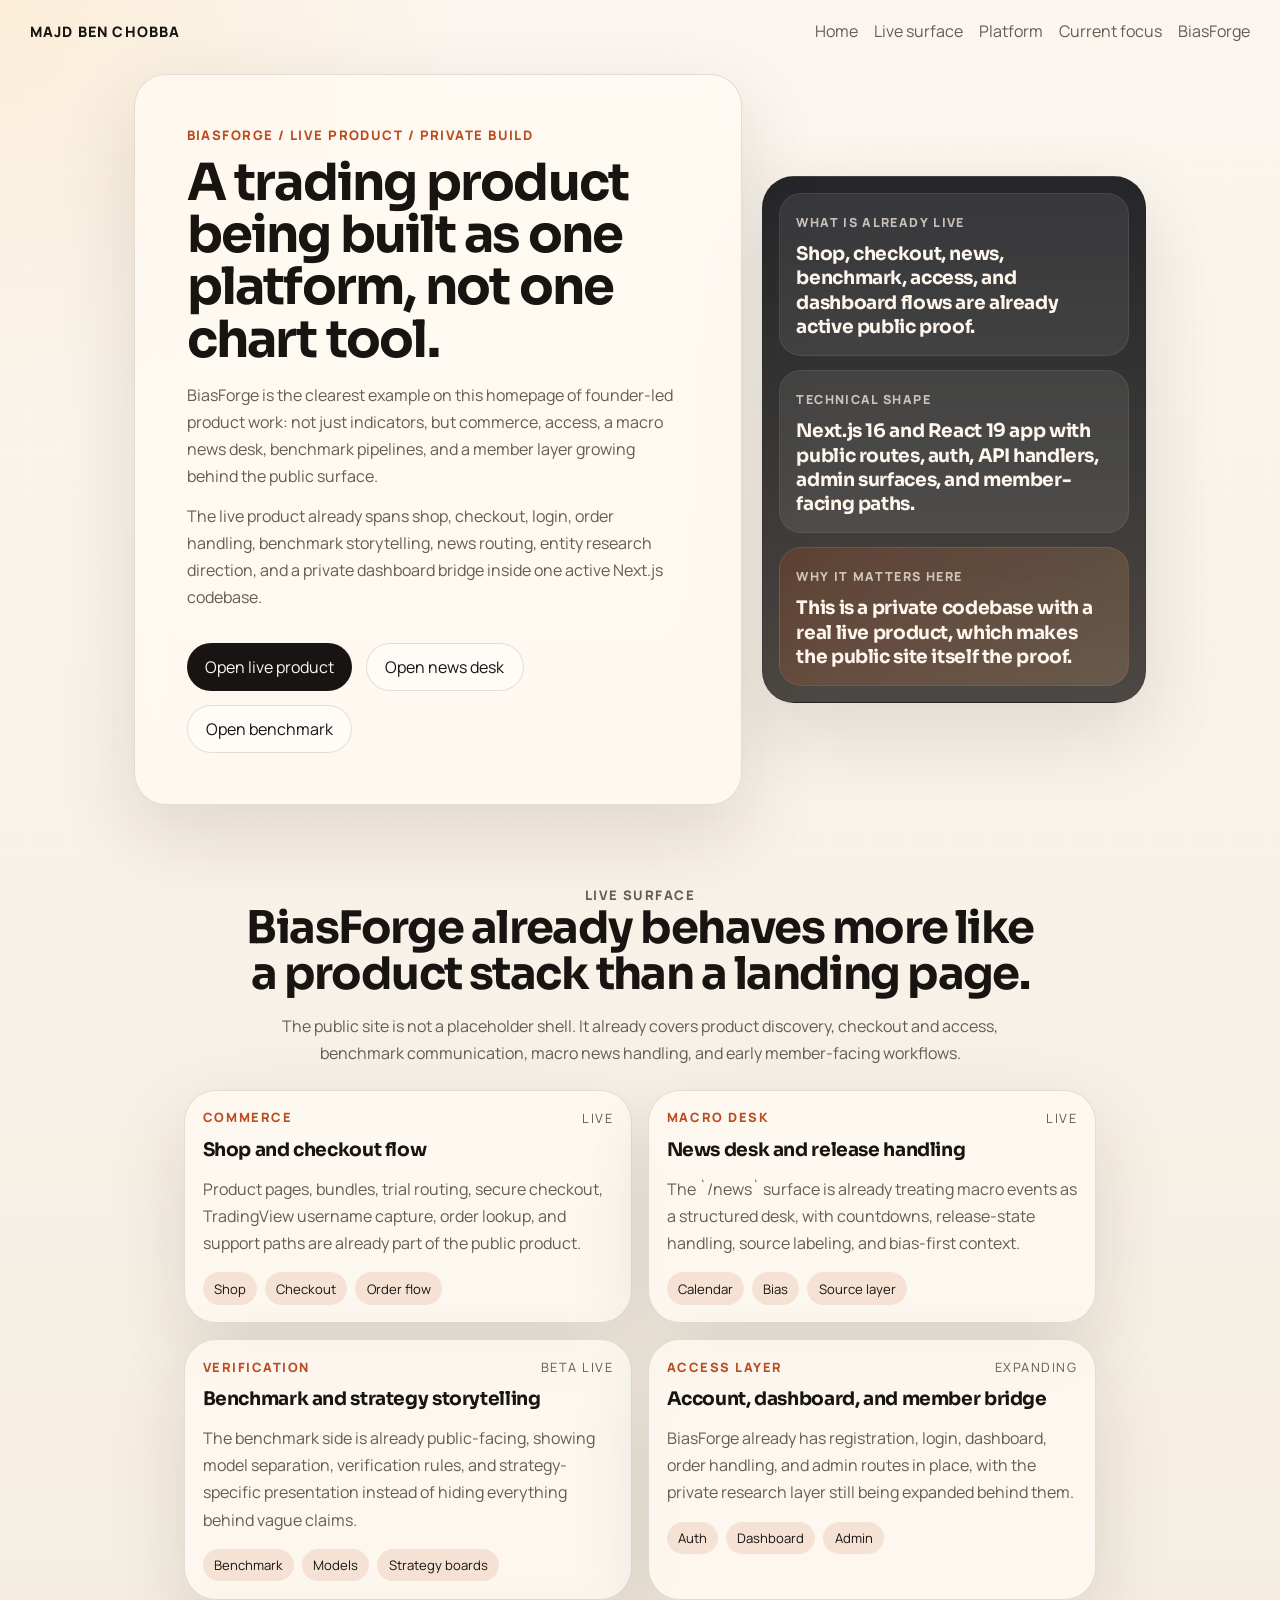
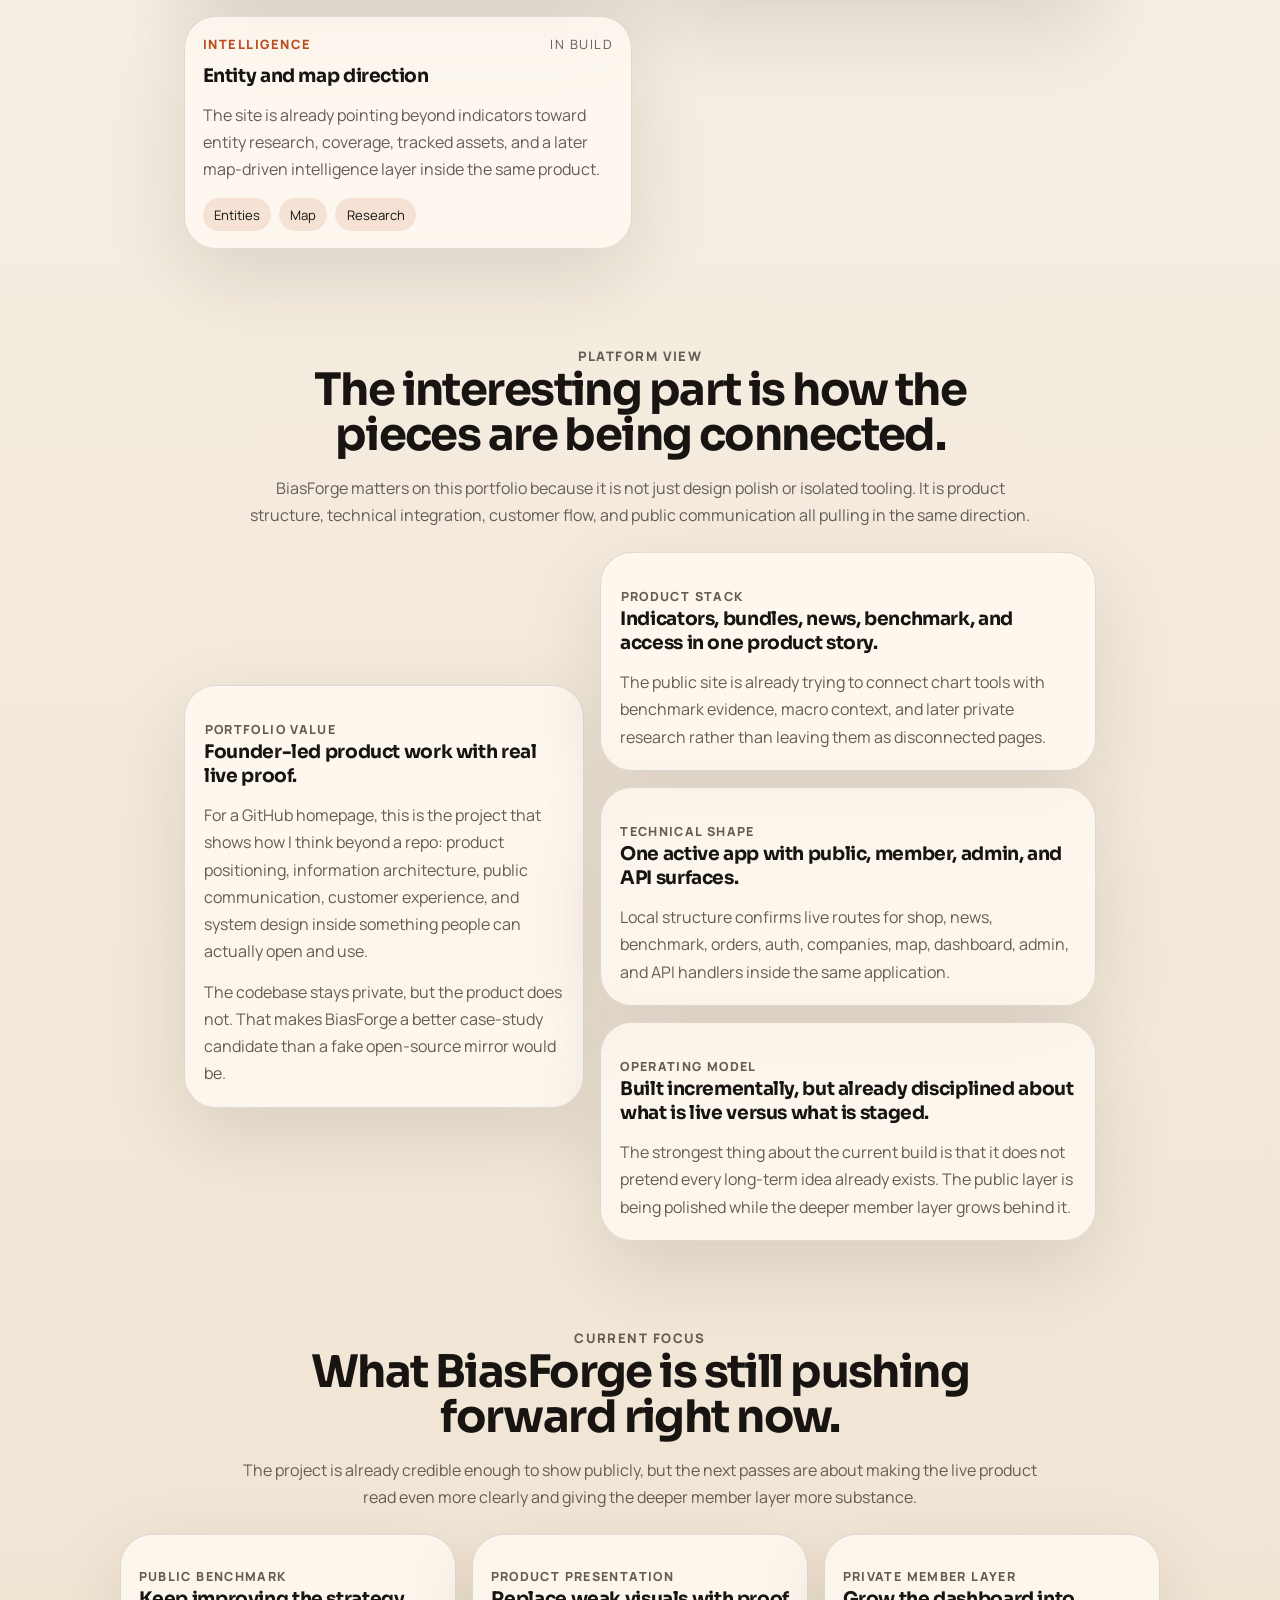
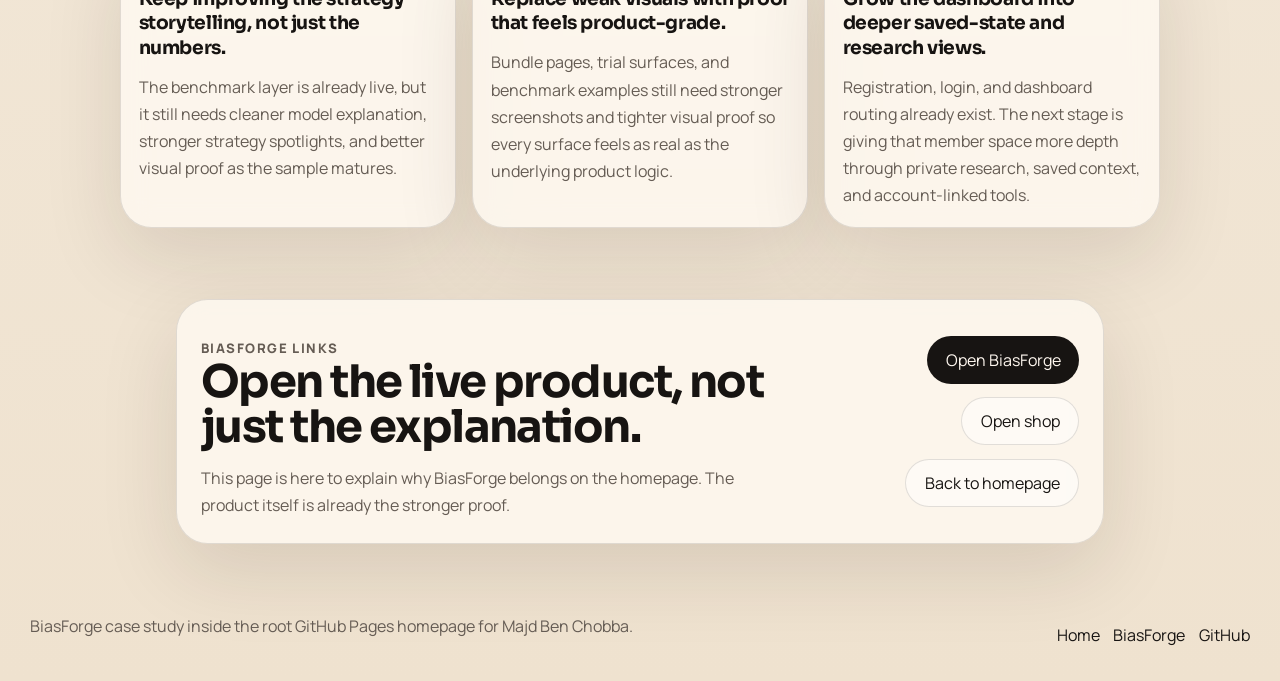
==== biasforge.html @ ff67f638 "Retune BiasForge nav callout" ====
<!doctype html>
<html lang="en">
  <head>
    <meta charset="utf-8">
    <meta name="viewport" content="width=device-width, initial-scale=1">
    <title>BiasForge | Majd Ben Chobba</title>
    <meta
      name="description"
      content="BiasForge case study: a founder-led trading product platform spanning live commerce, a macro news desk, benchmark workflows, and a growing private member layer."
    >
    <link rel="preconnect" href="https://fonts.googleapis.com">
    <link rel="preconnect" href="https://fonts.gstatic.com" crossorigin>
    <link
      href="https://fonts.googleapis.com/css2?family=Manrope:wght@400;500;700;800&family=Sora:wght@400;600;700;800&display=swap"
      rel="stylesheet"
    >
    <link rel="stylesheet" href="styles.css?v=20260409c">
  </head>
  <body class="case-page">
    <div class="grain"></div>

    <header class="hero case-hero-shell">
      <nav class="topbar">
        <a class="brand" href="index.html">Majd Ben Chobba</a>
        <div class="topbar-links">
          <a href="index.html#current-work">Home</a>
          <a href="#live-surface">Live surface</a>
          <a href="#platform">Platform</a>
          <a href="#focus">Current focus</a>
          <a href="https://biasforge.com/" target="_blank" rel="noreferrer">BiasForge</a>
        </div>
      </nav>

      <div class="case-hero" id="top">
        <section class="case-copy">
          <p class="eyebrow">BiasForge / Live product / Private build</p>
          <h1>A trading product being built as one platform, not one chart tool.</h1>
          <p class="hero-text">
            BiasForge is the clearest example on this homepage of founder-led product work:
            not just indicators, but commerce, access, a macro news desk, benchmark
            pipelines, and a member layer growing behind the public surface.
          </p>
          <p class="hero-text hero-text-secondary">
            The live product already spans shop, checkout, login, order handling, benchmark
            storytelling, news routing, entity research direction, and a private dashboard
            bridge inside one active Next.js codebase.
          </p>

          <div class="hero-actions">
            <a class="button button-dark" href="https://biasforge.com/" target="_blank" rel="noreferrer">Open live product</a>
            <a class="button button-light" href="https://biasforge.com/news" target="_blank" rel="noreferrer">Open news desk</a>
            <a class="button button-light" href="https://biasforge.com/benchmark" target="_blank" rel="noreferrer">Open benchmark</a>
          </div>
        </section>

        <aside class="case-summary">
          <article class="case-signal">
            <span class="case-signal-label">What is already live</span>
            <h3>Shop, checkout, news, benchmark, access, and dashboard flows are already active public proof.</h3>
          </article>
          <article class="case-signal">
            <span class="case-signal-label">Technical shape</span>
            <h3>Next.js 16 and React 19 app with public routes, auth, API handlers, admin surfaces, and member-facing paths.</h3>
          </article>
          <article class="case-signal case-signal-accent">
            <span class="case-signal-label">Why it matters here</span>
            <h3>This is a private codebase with a real live product, which makes the public site itself the proof.</h3>
          </article>
        </aside>
      </div>
    </header>

    <main>
      <section class="section" id="live-surface">
        <div class="section-heading case-heading">
          <p class="eyebrow">Live surface</p>
          <h2>BiasForge already behaves more like a product stack than a landing page.</h2>
          <p>
            The public site is not a placeholder shell. It already covers product discovery,
            checkout and access, benchmark communication, macro news handling, and early
            member-facing workflows.
          </p>
        </div>

        <div class="case-card-grid">
          <article class="case-card">
            <div class="case-card-meta">
              <span class="case-card-type">Commerce</span>
              <span class="case-card-status">Live</span>
            </div>
            <h3>Shop and checkout flow</h3>
            <p>
              Product pages, bundles, trial routing, secure checkout, TradingView username
              capture, order lookup, and support paths are already part of the public product.
            </p>
            <div class="case-chip-row">
              <span>Shop</span>
              <span>Checkout</span>
              <span>Order flow</span>
            </div>
          </article>

          <article class="case-card">
            <div class="case-card-meta">
              <span class="case-card-type">Macro desk</span>
              <span class="case-card-status">Live</span>
            </div>
            <h3>News desk and release handling</h3>
            <p>
              The `/news` surface is already treating macro events as a structured desk, with
              countdowns, release-state handling, source labeling, and bias-first context.
            </p>
            <div class="case-chip-row">
              <span>Calendar</span>
              <span>Bias</span>
              <span>Source layer</span>
            </div>
          </article>

          <article class="case-card">
            <div class="case-card-meta">
              <span class="case-card-type">Verification</span>
              <span class="case-card-status">Beta live</span>
            </div>
            <h3>Benchmark and strategy storytelling</h3>
            <p>
              The benchmark side is already public-facing, showing model separation, verification
              rules, and strategy-specific presentation instead of hiding everything behind vague claims.
            </p>
            <div class="case-chip-row">
              <span>Benchmark</span>
              <span>Models</span>
              <span>Strategy boards</span>
            </div>
          </article>

          <article class="case-card">
            <div class="case-card-meta">
              <span class="case-card-type">Access layer</span>
              <span class="case-card-status">Expanding</span>
            </div>
            <h3>Account, dashboard, and member bridge</h3>
            <p>
              BiasForge already has registration, login, dashboard, order handling, and admin
              routes in place, with the private research layer still being expanded behind them.
            </p>
            <div class="case-chip-row">
              <span>Auth</span>
              <span>Dashboard</span>
              <span>Admin</span>
            </div>
          </article>

          <article class="case-card">
            <div class="case-card-meta">
              <span class="case-card-type">Intelligence</span>
              <span class="case-card-status">In build</span>
            </div>
            <h3>Entity and map direction</h3>
            <p>
              The site is already pointing beyond indicators toward entity research, coverage,
              tracked assets, and a later map-driven intelligence layer inside the same product.
            </p>
            <div class="case-chip-row">
              <span>Entities</span>
              <span>Map</span>
              <span>Research</span>
            </div>
          </article>
        </div>
      </section>

      <section class="section section-contrast" id="platform">
        <div class="section-heading case-heading">
          <p class="eyebrow">Platform view</p>
          <h2>The interesting part is how the pieces are being connected.</h2>
          <p>
            BiasForge matters on this portfolio because it is not just design polish or isolated
            tooling. It is product structure, technical integration, customer flow, and public
            communication all pulling in the same direction.
          </p>
        </div>

        <div class="case-platform-layout">
          <article class="case-feature-card case-feature-card-large">
            <p class="case-block-label">Portfolio value</p>
            <h3>Founder-led product work with real live proof.</h3>
            <p>
              For a GitHub homepage, this is the project that shows how I think beyond a repo:
              product positioning, information architecture, public communication, customer
              experience, and system design inside something people can actually open and use.
            </p>
            <p>
              The codebase stays private, but the product does not. That makes BiasForge a better
              case-study candidate than a fake open-source mirror would be.
            </p>
          </article>

          <div class="case-feature-stack">
            <article class="case-feature-card">
              <p class="case-block-label">Product stack</p>
              <h3>Indicators, bundles, news, benchmark, and access in one product story.</h3>
              <p>
                The public site is already trying to connect chart tools with benchmark evidence,
                macro context, and later private research rather than leaving them as disconnected pages.
              </p>
            </article>

            <article class="case-feature-card">
              <p class="case-block-label">Technical shape</p>
              <h3>One active app with public, member, admin, and API surfaces.</h3>
              <p>
                Local structure confirms live routes for shop, news, benchmark, orders, auth,
                companies, map, dashboard, admin, and API handlers inside the same application.
              </p>
            </article>

            <article class="case-feature-card">
              <p class="case-block-label">Operating model</p>
              <h3>Built incrementally, but already disciplined about what is live versus what is staged.</h3>
              <p>
                The strongest thing about the current build is that it does not pretend every long-term
                idea already exists. The public layer is being polished while the deeper member layer grows behind it.
              </p>
            </article>
          </div>
        </div>
      </section>

      <section class="section" id="focus">
        <div class="section-heading case-heading">
          <p class="eyebrow">Current focus</p>
          <h2>What BiasForge is still pushing forward right now.</h2>
          <p>
            The project is already credible enough to show publicly, but the next passes are about
            making the live product read even more clearly and giving the deeper member layer more substance.
          </p>
        </div>

        <div class="case-focus-grid">
          <article class="case-focus-card">
            <p class="case-block-label">Public benchmark</p>
            <h3>Keep improving the strategy storytelling, not just the numbers.</h3>
            <p>
              The benchmark layer is already live, but it still needs cleaner model explanation,
              stronger strategy spotlights, and better visual proof as the sample matures.
            </p>
          </article>

          <article class="case-focus-card">
            <p class="case-block-label">Product presentation</p>
            <h3>Replace weak visuals with proof that feels product-grade.</h3>
            <p>
              Bundle pages, trial surfaces, and benchmark examples still need stronger screenshots
              and tighter visual proof so every surface feels as real as the underlying product logic.
            </p>
          </article>

          <article class="case-focus-card">
            <p class="case-block-label">Private member layer</p>
            <h3>Grow the dashboard into deeper saved-state and research views.</h3>
            <p>
              Registration, login, and dashboard routing already exist. The next stage is giving
              that member space more depth through private research, saved context, and account-linked tools.
            </p>
          </article>
        </div>
      </section>

      <section class="section">
        <div class="case-cta">
          <div>
            <p class="eyebrow">BiasForge links</p>
            <h2>Open the live product, not just the explanation.</h2>
            <p>
              This page is here to explain why BiasForge belongs on the homepage. The product itself
              is already the stronger proof.
            </p>
          </div>
          <div class="case-cta-actions">
            <a class="button button-dark" href="https://biasforge.com/" target="_blank" rel="noreferrer">Open BiasForge</a>
            <a class="button button-light" href="https://biasforge.com/shop" target="_blank" rel="noreferrer">Open shop</a>
            <a class="button button-light" href="index.html">Back to homepage</a>
          </div>
        </div>
      </section>
    </main>

    <footer class="footer">
      <p>BiasForge case study inside the root GitHub Pages homepage for Majd Ben Chobba.</p>
      <div class="footer-links">
        <a href="index.html">Home</a>
        <a href="https://biasforge.com/" target="_blank" rel="noreferrer">BiasForge</a>
        <a href="https://github.com/majdbenchobba" target="_blank" rel="noreferrer">GitHub</a>
      </div>
    </footer>
  </body>
</html>
---- styles.css ----
:root {
  --paper: #f5ede1;
  --paper-strong: #efe2cf;
  --ink: #171412;
  --muted: #655c54;
  --line: rgba(23, 20, 18, 0.12);
  --accent: #bb4c1f;
  --accent-soft: rgba(187, 76, 31, 0.12);
  --shadow: 0 28px 80px rgba(39, 28, 18, 0.12);
  --radius-xl: 32px;
  --radius-lg: 24px;
  --radius-md: 18px;
  --max-width: 1220px;
}

* {
  box-sizing: border-box;
}

html {
  scroll-behavior: smooth;
}

body {
  margin: 0;
  min-height: 100vh;
  color: var(--ink);
  font-family: "Manrope", sans-serif;
  background:
    radial-gradient(circle at top left, rgba(255, 204, 128, 0.26), transparent 28rem),
    linear-gradient(180deg, #fbf6ef 0%, var(--paper) 45%, var(--paper-strong) 100%);
}

img {
  display: block;
  max-width: 100%;
}

a {
  color: inherit;
  text-decoration: none;
}

.grain {
  position: fixed;
  inset: 0;
  pointer-events: none;
  opacity: 0.14;
  background-image:
    linear-gradient(0deg, transparent 24%, rgba(0, 0, 0, 0.04) 25%, transparent 26%),
    linear-gradient(90deg, transparent 24%, rgba(0, 0, 0, 0.04) 25%, transparent 26%);
  background-size: 10px 10px;
}

.hero,
.section,
.footer {
  position: relative;
  z-index: 1;
  width: min(calc(100% - 2rem), var(--max-width));
  margin: 0 auto;
}

.hero {
  padding: 1.25rem 0 3.5rem;
}

.topbar {
  display: flex;
  justify-content: space-between;
  align-items: center;
  gap: 1rem;
  margin-bottom: 2rem;
}

.brand {
  font-weight: 800;
  letter-spacing: 0.08em;
  text-transform: uppercase;
  font-size: 0.9rem;
}

.topbar-links {
  display: flex;
  flex-wrap: wrap;
  gap: 1rem;
  color: var(--muted);
}

.topbar-link-biasforge {
  color: var(--accent);
  font-weight: 700;
}

.biasforge-callout {
  position: absolute;
  top: 0.45rem;
  right: 4.05rem;
  z-index: 2;
  width: min(15.2rem, 24vw);
  color: var(--accent);
  transform: rotate(0deg);
  transition: transform 180ms ease, color 180ms ease;
}

.biasforge-callout:hover {
  transform: translateY(-2px);
  color: #8f3915;
}

.biasforge-callout-text {
  position: absolute;
  top: 1.55rem;
  left: -0.2rem;
  max-width: 6.45rem;
  font-family: "Sora", sans-serif;
  font-size: 0.58rem;
  font-weight: 800;
  line-height: 0.96;
  letter-spacing: -0.03em;
  text-align: center;
  text-transform: lowercase;
  transform: rotate(-10deg);
}

.biasforge-callout-arrow {
  width: 14.65rem;
  height: auto;
  animation: biasforge-sway 3.6s ease-in-out infinite;
}

.biasforge-callout-arrow path {
  fill: none;
  stroke: currentColor;
  stroke-width: 4.4;
  stroke-linecap: round;
  stroke-linejoin: round;
}

@keyframes biasforge-sway {
  0%,
  100% {
    transform: translateY(0) rotate(0deg);
  }

  50% {
    transform: translateY(4px) rotate(1.5deg);
  }
}

.hero-layout {
  display: grid;
  grid-template-columns: minmax(26rem, 38rem) minmax(18rem, 23rem);
  gap: 1.4rem;
  align-items: center;
  justify-content: center;
}

.hero-copy,
.hero-panel,
.project-card,
.creative-note,
.creative-point,
.about-card {
  border: 1px solid var(--line);
  border-radius: var(--radius-xl);
  box-shadow: var(--shadow);
}

.hero-copy {
  padding: clamp(2rem, 4vw, 3.5rem);
  background: rgba(255, 250, 243, 0.78);
  backdrop-filter: blur(14px);
  max-width: 38rem;
}

.hero-copy .eyebrow {
  font-size: 0.78rem;
  letter-spacing: 0.09em;
}

.eyebrow {
  margin: 0 0 0.8rem;
  color: var(--accent);
  font-size: 0.82rem;
  font-weight: 800;
  letter-spacing: 0.11em;
  text-transform: uppercase;
}

h1,
h2 {
  margin: 0;
  font-family: "Sora", sans-serif;
  line-height: 1.02;
  letter-spacing: -0.035em;
}

h1 {
  font-size: clamp(2.2rem, 4vw, 3.35rem);
}

h2 {
  font-size: clamp(2rem, 3.5vw, 3.2rem);
}

.hero-text,
.section-heading p,
.project-summary,
.creative-note p,
.about-card p,
.footer p {
  margin: 1rem 0 0;
  color: var(--muted);
  line-height: 1.7;
}

.hero-text {
  max-width: 31rem;
}

.hero-text-secondary {
  margin-top: 0.75rem;
}

.hero-actions,
.footer-links {
  display: flex;
  flex-wrap: wrap;
  gap: 0.85rem;
  margin-top: 2rem;
}

.button,
.filter-chip,
.project-link,
.text-link {
  display: inline-flex;
  align-items: center;
  justify-content: center;
  min-height: 3rem;
  padding: 0.72rem 1.15rem;
  border-radius: 999px;
  transition: transform 180ms ease, background-color 180ms ease, color 180ms ease;
}

.button-dark {
  background: var(--ink);
  color: #fff8f0;
}

.button-light,
.filter-chip,
.project-link,
.text-link {
  border: 1px solid rgba(23, 20, 18, 0.12);
  background: rgba(255, 255, 255, 0.45);
}

.button:hover,
.filter-chip:hover,
.project-link:hover,
.text-link:hover,
.topbar-links a:hover {
  transform: translateY(-2px);
}

.hero-stats {
  display: grid;
  grid-template-columns: repeat(3, minmax(0, 1fr));
  gap: 0.8rem;
  margin-top: 2rem;
}

.hero-stats article {
  padding: 1rem;
  border-radius: var(--radius-md);
  background: rgba(255, 255, 255, 0.58);
}

.stat-number {
  display: block;
  font-size: 1.55rem;
  font-weight: 800;
}

.stat-label {
  display: block;
  margin-top: 0.25rem;
  color: var(--muted);
  font-size: 0.88rem;
}

.hero-panel {
  padding: 1rem;
  background: linear-gradient(180deg, rgba(28, 29, 33, 0.96), rgba(57, 53, 48, 0.9));
  color: #fff6ed;
  max-width: 23rem;
}

.hero-panel-grid {
  display: grid;
  gap: 0.85rem;
}

.hero-panel-card {
  padding: 1rem 1.05rem;
  border-radius: 22px;
  background: rgba(255, 255, 255, 0.08);
  border: 1px solid rgba(255, 255, 255, 0.08);
}

.hero-panel-card h3,
.creative-note h3,
.about-card h3 {
  margin: 0;
  font-family: "Sora", sans-serif;
  font-size: 1rem;
  line-height: 1.4;
  letter-spacing: -0.02em;
}

.hero-panel-card-dark {
  background: rgba(255, 255, 255, 0.06);
}

.hero-panel-card-accent {
  background: linear-gradient(135deg, rgba(187, 76, 31, 0.24), rgba(255, 194, 128, 0.16));
}

.hero-panel-label,
.creative-point-label {
  display: inline-block;
  margin-bottom: 0.7rem;
  color: rgba(255, 246, 236, 0.7);
  font-size: 0.78rem;
  font-weight: 800;
  letter-spacing: 0.11em;
  text-transform: uppercase;
}

.section {
  padding: 1.4rem 0 3rem;
}

.section-heading {
  max-width: 62rem;
  margin-bottom: 1.4rem;
}

.filter-row {
  display: flex;
  flex-wrap: wrap;
  gap: 0.75rem;
  margin-bottom: 1.3rem;
  justify-content: center;
}

.filter-chip {
  cursor: pointer;
}

.filter-chip.is-active {
  background: var(--ink);
  color: #fff8f0;
  border-color: var(--ink);
}

.project-grid {
  display: grid;
  grid-template-columns: repeat(3, minmax(15.5rem, 18.5rem));
  gap: 1rem;
  align-items: start;
  justify-content: center;
  max-width: 59rem;
  margin: 0 auto;
}

.project-grid.count-1 {
  grid-template-columns: minmax(18rem, 24rem);
  max-width: 24rem;
}

.project-grid.count-4 {
  grid-template-columns: repeat(2, minmax(16rem, 22rem));
  max-width: 45rem;
}

.project-grid.count-5 {
  grid-template-columns: repeat(6, minmax(0, 1fr));
  max-width: 59rem;
}

.project-grid.count-5 .project-card {
  grid-column: span 2;
}

.project-grid.count-5 .project-card:nth-child(4) {
  grid-column: 2 / span 2;
}

.project-grid.count-5 .project-card:nth-child(5) {
  grid-column: 4 / span 2;
}

.project-card {
  display: flex;
  flex-direction: column;
  padding: 1.05rem;
  background: rgba(255, 250, 243, 0.78);
  backdrop-filter: blur(14px);
}

.project-meta {
  display: flex;
  justify-content: space-between;
  gap: 0.75rem;
  align-items: center;
  margin-bottom: 0.7rem;
}

.project-type,
.project-status {
  font-size: 0.8rem;
  letter-spacing: 0.12em;
  text-transform: uppercase;
}

.project-type {
  color: var(--accent);
  font-weight: 800;
}

.project-status {
  color: var(--muted);
}

.project-card h3 {
  margin: 0;
  font-size: 1.1rem;
  line-height: 1.3;
}

.project-summary {
  margin-top: 0.8rem;
}

.project-tags {
  display: flex;
  flex-wrap: wrap;
  gap: 0.5rem;
  margin-top: 0.9rem;
  width: 100%;
  align-self: center;
  justify-content: center;
}

.project-tags span {
  padding: 0.45rem 0.7rem;
  border-radius: 999px;
  background: var(--accent-soft);
  font-size: 0.82rem;
  text-align: center;
}

.project-links {
  display: flex;
  flex-wrap: wrap;
  gap: 0.75rem;
  margin-top: auto;
  padding-top: 1rem;
  width: 100%;
  align-self: center;
  justify-content: center;
}

.venture-grid {
  display: grid;
  grid-template-columns: repeat(2, minmax(18rem, 28rem));
  gap: 1rem;
  justify-content: center;
  align-items: start;
  max-width: 58rem;
  margin: 0 auto;
}

.venture-card {
  border: 1px solid var(--line);
  border-radius: var(--radius-xl);
  box-shadow: var(--shadow);
  padding: 1.1rem;
  background: rgba(255, 250, 243, 0.78);
  backdrop-filter: blur(14px);
  display: flex;
  flex-direction: column;
}

.venture-meta {
  display: flex;
  justify-content: space-between;
  gap: 0.75rem;
  align-items: center;
  margin-bottom: 0.7rem;
}

.venture-type,
.venture-status {
  font-size: 0.8rem;
  letter-spacing: 0.12em;
  text-transform: uppercase;
}

.venture-type {
  color: var(--accent);
  font-weight: 800;
}

.venture-status {
  color: var(--muted);
}

.venture-card h3 {
  margin: 0;
  font-size: 1.12rem;
  line-height: 1.3;
  font-family: "Sora", sans-serif;
}

.venture-card p {
  margin: 0.8rem 0 0;
  color: var(--muted);
  line-height: 1.7;
}

.venture-tags {
  display: flex;
  flex-wrap: wrap;
  gap: 0.5rem;
  margin-top: 0.9rem;
  width: 100%;
  align-self: center;
  justify-content: center;
}

.venture-tags span {
  padding: 0.45rem 0.7rem;
  border-radius: 999px;
  background: var(--accent-soft);
  font-size: 0.82rem;
  text-align: center;
}

.venture-links {
  display: flex;
  flex-wrap: wrap;
  gap: 0.75rem;
  margin-top: 1rem;
  width: 100%;
  align-self: center;
  justify-content: center;
}

.venture-note {
  font-size: 0.92rem;
  max-width: 24rem;
  margin-left: auto;
  margin-right: auto;
  text-align: center;
}

.case-page {
  background:
    radial-gradient(circle at top left, rgba(255, 204, 128, 0.2), transparent 28rem),
    linear-gradient(180deg, #fbf6ef 0%, var(--paper) 45%, var(--paper-strong) 100%);
}

.case-hero-shell {
  padding-bottom: 2.5rem;
}

.case-hero {
  display: grid;
  grid-template-columns: minmax(24rem, 38rem) minmax(18rem, 24rem);
  gap: 1.2rem;
  align-items: center;
  justify-content: center;
}

.case-copy,
.case-summary,
.case-card,
.case-feature-card,
.case-focus-card,
.case-cta {
  border: 1px solid var(--line);
  border-radius: var(--radius-xl);
  box-shadow: var(--shadow);
}

.case-copy,
.case-card,
.case-feature-card,
.case-focus-card,
.case-cta {
  background: rgba(255, 250, 243, 0.78);
  backdrop-filter: blur(14px);
}

.case-copy {
  padding: clamp(2rem, 4vw, 3.2rem);
}

.case-summary {
  display: grid;
  gap: 0.85rem;
  padding: 1rem;
  background: linear-gradient(180deg, rgba(28, 29, 33, 0.96), rgba(57, 53, 48, 0.9));
  color: #fff6ed;
}

.case-signal {
  padding: 1rem 1.05rem;
  border-radius: 22px;
  background: rgba(255, 255, 255, 0.08);
  border: 1px solid rgba(255, 255, 255, 0.08);
}

.case-signal-accent {
  background: linear-gradient(135deg, rgba(187, 76, 31, 0.24), rgba(255, 194, 128, 0.16));
}

.case-signal-label,
.case-block-label {
  display: inline-block;
  margin-bottom: 0.7rem;
  font-size: 0.78rem;
  font-weight: 800;
  letter-spacing: 0.11em;
  text-transform: uppercase;
}

.case-signal-label {
  color: rgba(255, 246, 236, 0.72);
}

.case-signal h3,
.case-card h3,
.case-feature-card h3,
.case-focus-card h3 {
  margin: 0;
  font-family: "Sora", sans-serif;
  line-height: 1.3;
  letter-spacing: -0.02em;
}

.case-card-grid,
.case-focus-grid {
  display: grid;
  gap: 1rem;
  justify-content: center;
}

.case-card-grid {
  grid-template-columns: repeat(2, minmax(17rem, 28rem));
  max-width: 58rem;
  margin: 0 auto;
}

.case-card,
.case-focus-card {
  padding: 1.1rem;
}

.case-card-meta {
  display: flex;
  justify-content: space-between;
  gap: 0.75rem;
  align-items: center;
  margin-bottom: 0.7rem;
}

.case-card-type,
.case-card-status {
  font-size: 0.8rem;
  letter-spacing: 0.12em;
  text-transform: uppercase;
}

.case-card-type,
.case-block-label {
  color: var(--accent);
  font-weight: 800;
}

.case-card-status {
  color: var(--muted);
}

.case-card p,
.case-feature-card p,
.case-focus-card p,
.case-cta p {
  margin: 0.85rem 0 0;
  color: var(--muted);
  line-height: 1.7;
}

.case-chip-row {
  display: flex;
  flex-wrap: wrap;
  gap: 0.5rem;
  margin-top: 0.95rem;
}

.case-chip-row span {
  padding: 0.45rem 0.7rem;
  border-radius: 999px;
  background: var(--accent-soft);
  font-size: 0.82rem;
}

.case-heading {
  max-width: 50rem;
  margin-left: auto;
  margin-right: auto;
  text-align: center;
}

.case-platform-layout {
  display: grid;
  grid-template-columns: minmax(18rem, 25rem) minmax(18rem, 31rem);
  gap: 1rem;
  align-items: center;
  justify-content: center;
  max-width: 58rem;
  margin: 0 auto;
}

.case-feature-stack {
  display: grid;
  gap: 1rem;
}

.case-feature-card {
  padding: 1.2rem;
}

.case-feature-card-large {
  align-self: center;
}

.case-focus-grid {
  grid-template-columns: repeat(3, minmax(16rem, 21rem));
  max-width: 66rem;
  margin: 0 auto;
}

.case-cta {
  max-width: 58rem;
  margin: 0 auto;
  padding: 1.5rem;
  display: flex;
  justify-content: space-between;
  align-items: center;
  gap: 1rem;
}

.case-cta-actions {
  display: flex;
  flex-wrap: wrap;
  justify-content: flex-end;
  gap: 0.85rem;
}

.section-contrast {
  padding-top: 2rem;
}

.creative-layout,
.about-grid {
  display: grid;
  gap: 1rem;
}

.creative-layout {
  grid-template-columns: minmax(18rem, 28rem) minmax(18rem, 30rem);
  align-items: center;
  justify-content: center;
  max-width: 60rem;
  margin: 0 auto;
}

.creative-note,
.creative-point,
.about-card {
  padding: 1.3rem;
  background: rgba(255, 250, 243, 0.72);
}

.creative-points {
  display: grid;
  gap: 1rem;
}

.creative-point-label {
  color: var(--accent);
}

.creative-point p {
  margin: 0;
  color: var(--muted);
  line-height: 1.7;
}

.about-grid {
  grid-template-columns: repeat(3, minmax(16rem, 1fr));
  align-items: start;
  justify-content: center;
  max-width: 66rem;
  margin: 0 auto;
}

.footer {
  display: flex;
  justify-content: space-between;
  align-items: center;
  gap: 1rem;
  padding: 0 0 2.2rem;
}

@media (min-width: 901px) {
  .hero-copy .eyebrow {
    white-space: nowrap;
  }
}

@media (max-width: 1180px) {
  .biasforge-callout {
    display: none;
  }
}

@media (max-width: 1024px) {
  .hero-layout,
  .case-hero,
  .case-platform-layout,
  .creative-layout,
  .about-grid,
  .footer {
    grid-template-columns: 1fr;
    display: grid;
  }

  .project-grid {
    grid-template-columns: repeat(2, minmax(16rem, 22rem));
    max-width: 45rem;
  }

  .venture-grid {
    grid-template-columns: repeat(2, minmax(16rem, 22rem));
    max-width: 45rem;
  }

  .case-card-grid {
    grid-template-columns: repeat(2, minmax(16rem, 22rem));
    max-width: 45rem;
  }

  .case-focus-grid {
    grid-template-columns: repeat(2, minmax(16rem, 22rem));
    max-width: 45rem;
  }

  .case-cta {
    grid-template-columns: 1fr;
    display: grid;
  }

  .case-cta-actions {
    justify-content: flex-start;
  }

  .project-grid.count-5,
  .project-grid.count-4,
  .project-grid.count-1 {
    grid-template-columns: repeat(2, minmax(16rem, 22rem));
    max-width: 45rem;
  }

  .project-grid.count-5 .project-card,
  .project-grid.count-5 .project-card:nth-child(4),
  .project-grid.count-5 .project-card:nth-child(5) {
    grid-column: auto;
  }

  .creative-points {
    grid-template-columns: 1fr;
  }
}

@media (max-width: 760px) {
  .topbar {
    flex-direction: column;
    align-items: flex-start;
  }

  .hero-stats {
    grid-template-columns: 1fr;
  }

  .project-grid {
    grid-template-columns: 1fr;
    max-width: 28rem;
  }

  .venture-grid {
    grid-template-columns: 1fr;
    max-width: 28rem;
  }

  .case-card-grid,
  .case-focus-grid {
    grid-template-columns: 1fr;
    max-width: 28rem;
  }

  .project-grid.count-5,
  .project-grid.count-4,
  .project-grid.count-1 {
    grid-template-columns: 1fr;
    max-width: 28rem;
  }

  .project-grid.count-5 .project-card,
  .project-grid.count-5 .project-card:nth-child(4),
  .project-grid.count-5 .project-card:nth-child(5) {
    grid-column: auto;
  }

  .case-copy,
  .case-summary,
  .case-cta {
    padding: 1.2rem;
  }
}
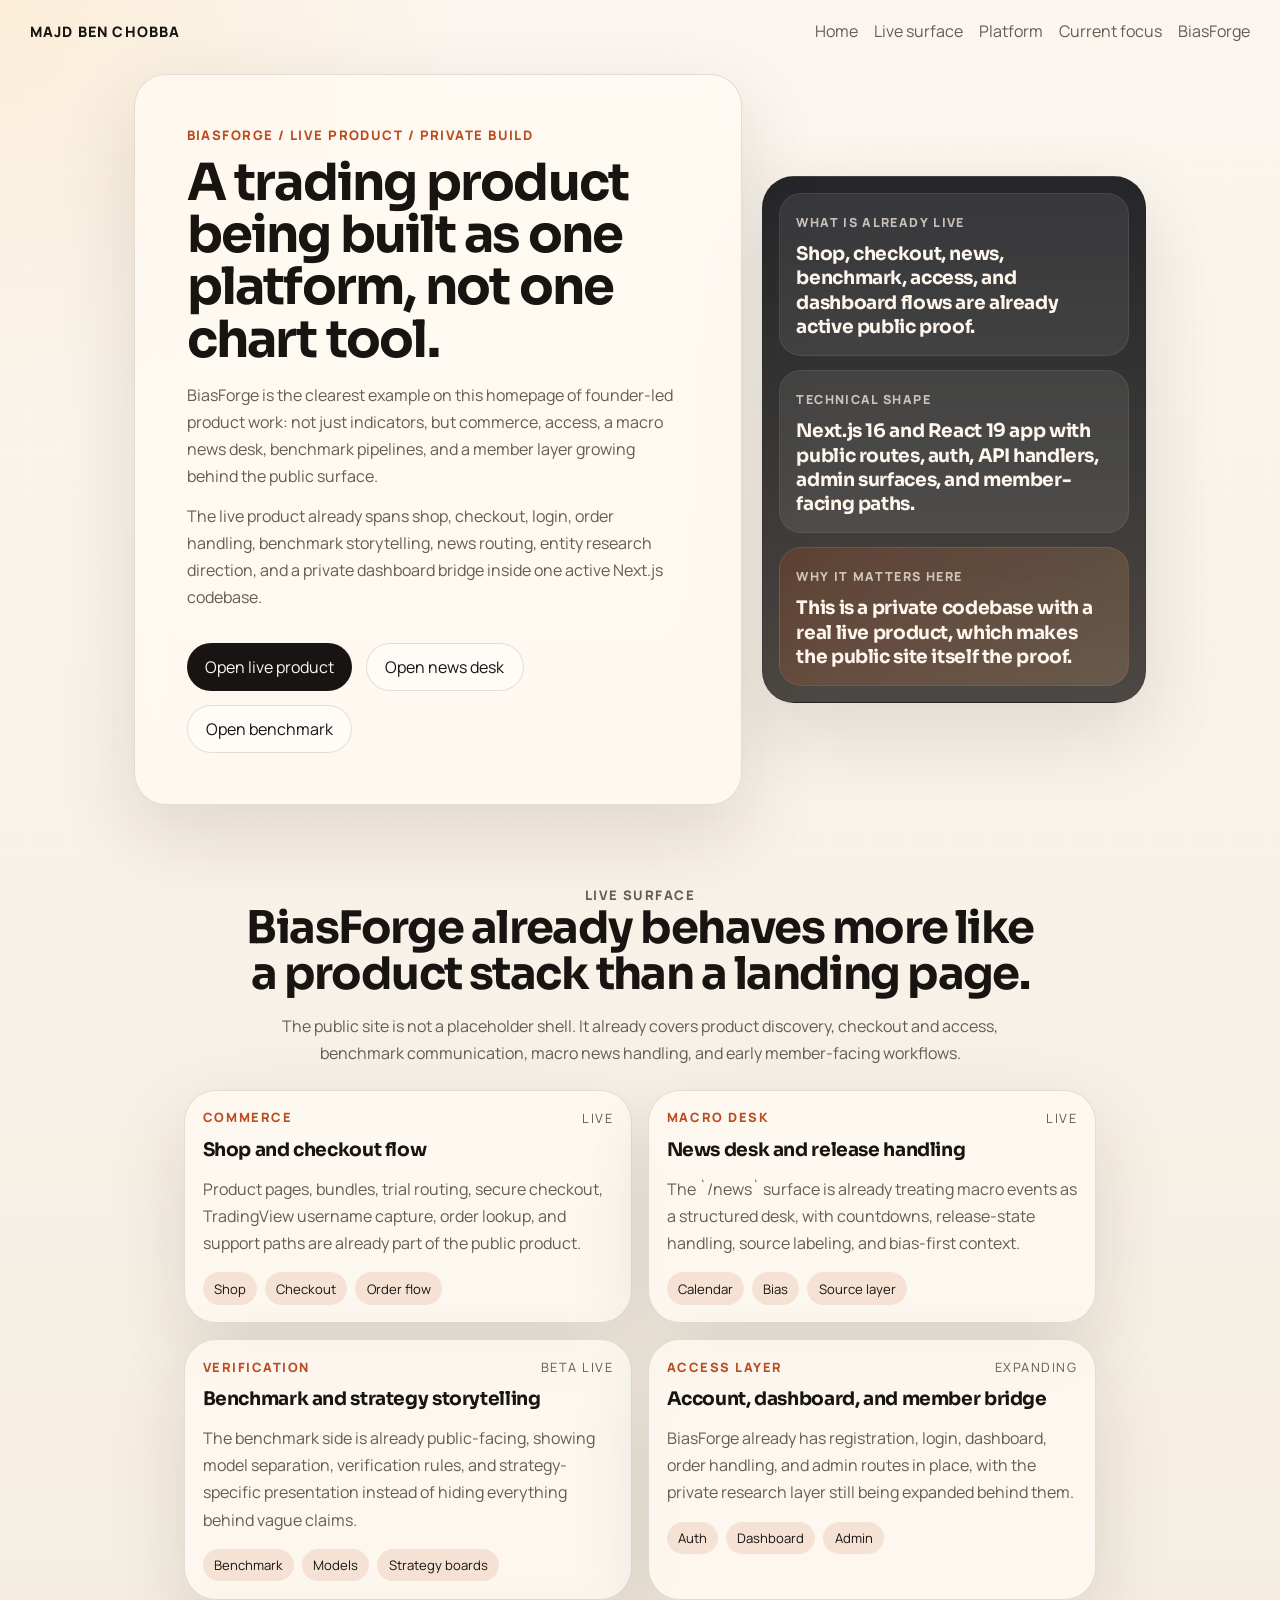
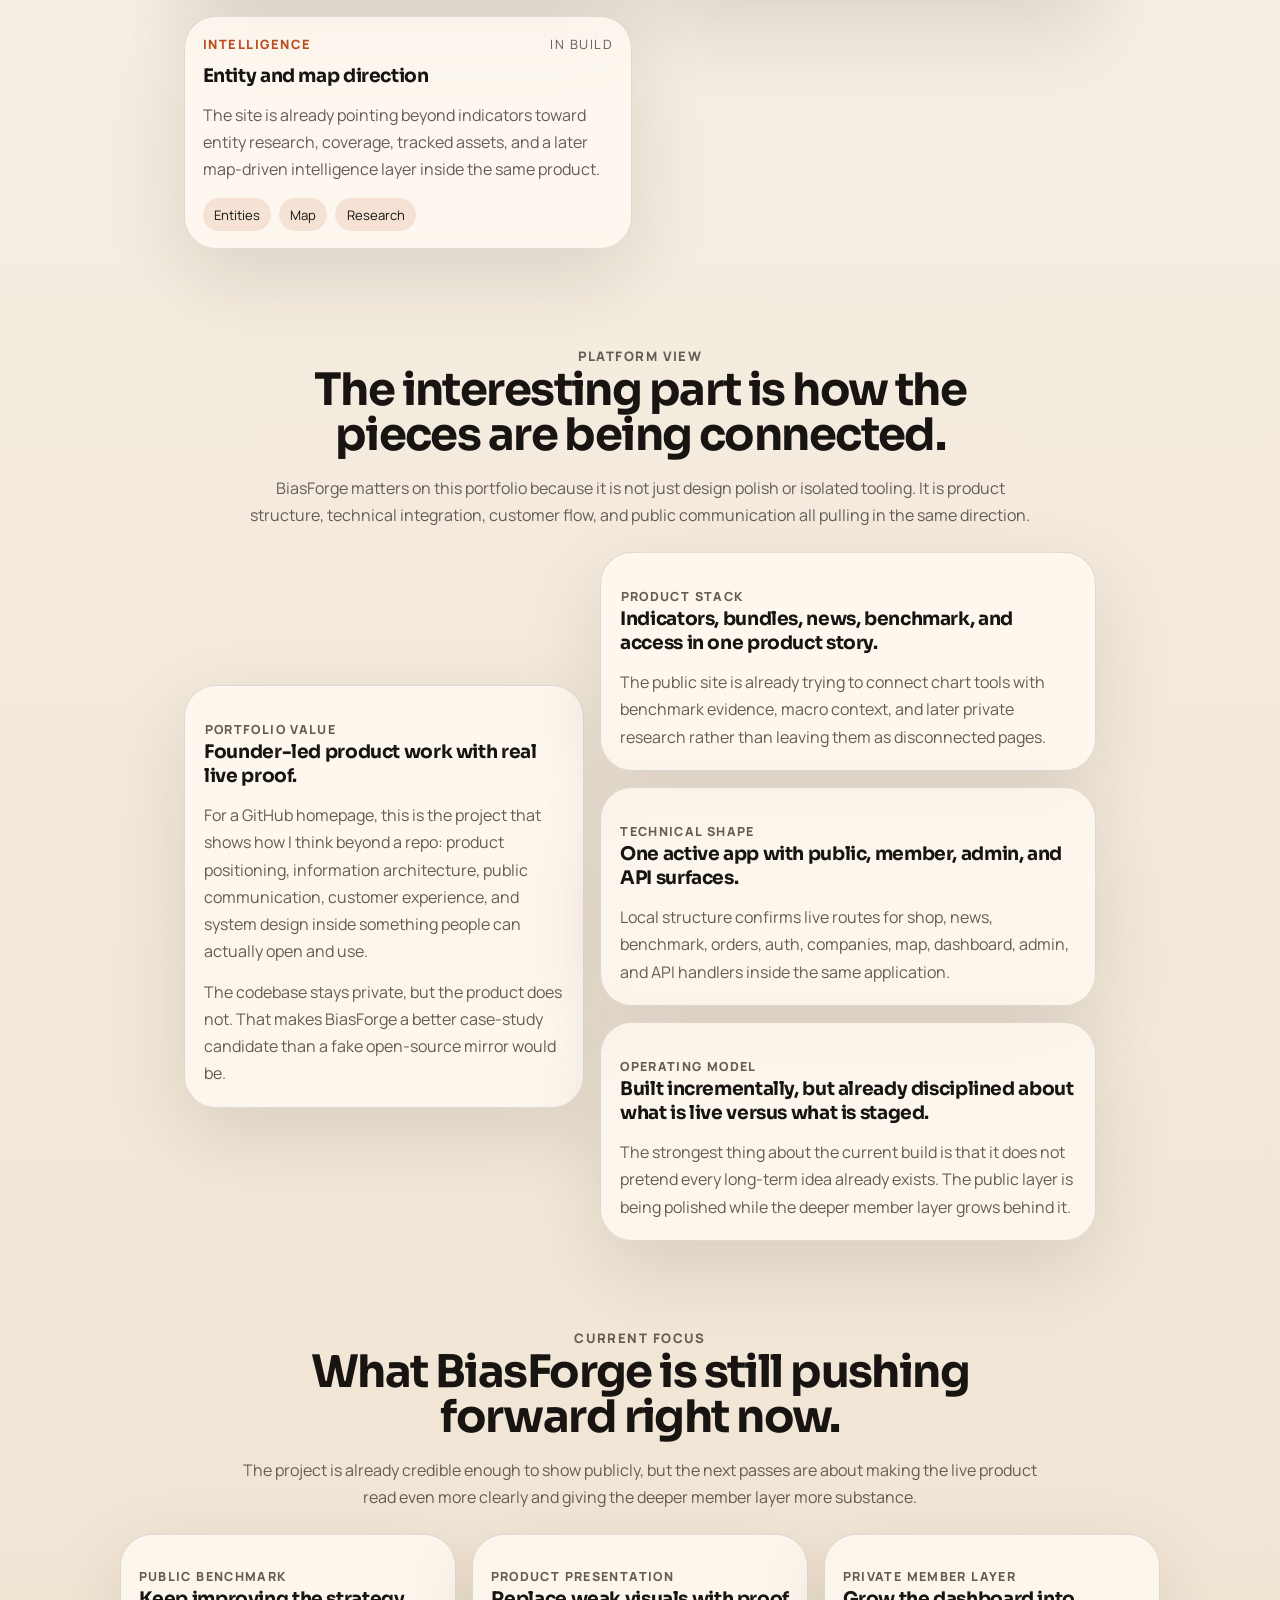
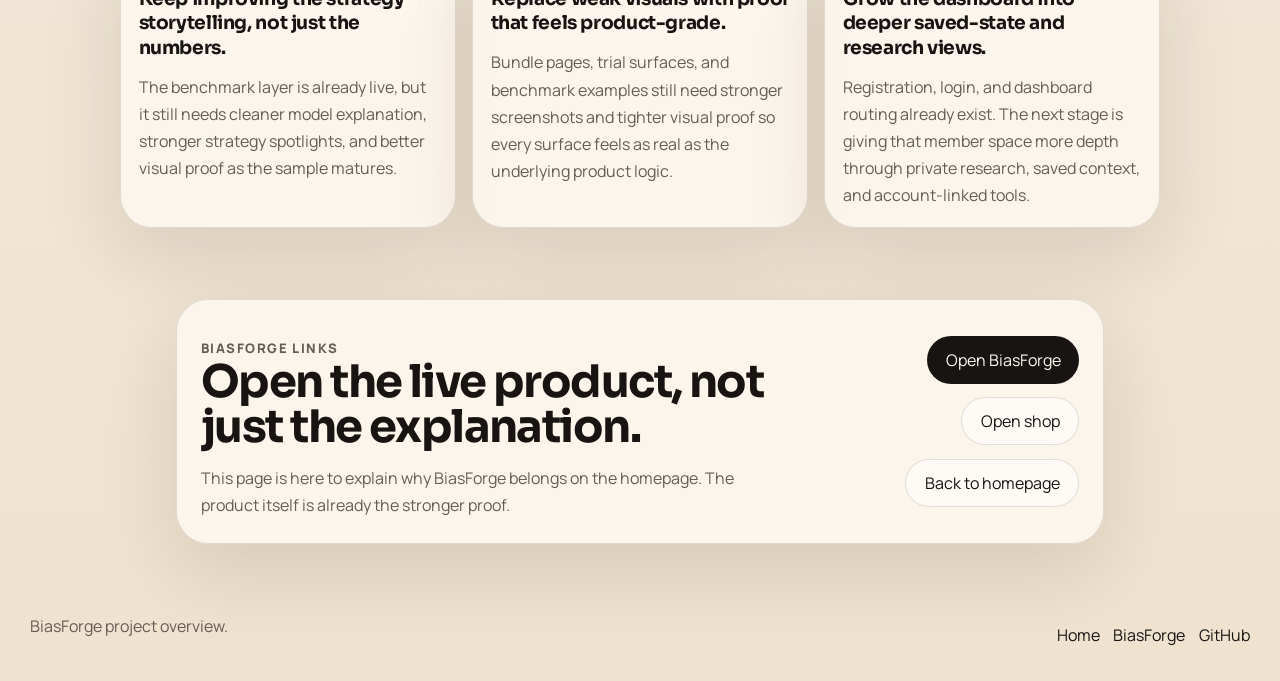
==== commit 785b97c4: "Add Cynth V.1 thesis page" ====
--- a/biasforge.html
+++ b/biasforge.html
@@ -14,7 +14,7 @@
       href="https://fonts.googleapis.com/css2?family=Manrope:wght@400;500;700;800&family=Sora:wght@400;600;700;800&display=swap"
       rel="stylesheet"
     >
-    <link rel="stylesheet" href="styles.css?v=20260409c">
+    <link rel="stylesheet" href="styles.css?v=20260416a">
   </head>
   <body class="case-page">
     <div class="grain"></div>
@@ -287,7 +287,7 @@
     </main>
 
     <footer class="footer">
-      <p>BiasForge case study inside the root GitHub Pages homepage for Majd Ben Chobba.</p>
+      <p>BiasForge project overview.</p>
       <div class="footer-links">
         <a href="index.html">Home</a>
         <a href="https://biasforge.com/" target="_blank" rel="noreferrer">BiasForge</a>
--- a/styles.css
+++ b/styles.css
@@ -84,68 +84,92 @@
   display: flex;
   flex-wrap: wrap;
   gap: 1rem;
+  align-items: center;
   color: var(--muted);
 }
 
+.biasforge-nav-menu {
+  position: relative;
+}
+
+.biasforge-nav-menu[open] {
+  z-index: 5;
+}
+
 .topbar-link-biasforge {
+  display: inline-flex;
+  align-items: center;
+  gap: 0.35rem;
   color: var(--accent);
   font-weight: 700;
-}
-
-.biasforge-callout {
+  cursor: pointer;
+}
+
+.biasforge-nav-trigger {
+  list-style: none;
+  transition: transform 180ms ease, color 180ms ease;
+}
+
+.biasforge-nav-trigger::-webkit-details-marker {
+  display: none;
+}
+
+.biasforge-nav-trigger::marker {
+  content: "";
+}
+
+.biasforge-nav-trigger::after {
+  content: "▾";
+  font-size: 0.74rem;
+  transition: transform 180ms ease;
+}
+
+.biasforge-nav-menu[open] .biasforge-nav-trigger {
+  color: #8f3915;
+}
+
+.biasforge-nav-menu[open] .biasforge-nav-trigger::after {
+  transform: rotate(180deg);
+}
+
+.biasforge-nav-trigger:hover {
+  transform: translateY(-2px);
+}
+
+.biasforge-nav-pop {
   position: absolute;
-  top: 0.45rem;
-  right: 4.05rem;
-  z-index: 2;
-  width: min(15.2rem, 24vw);
+  top: calc(100% + 0.8rem);
+  left: 50%;
+  display: grid;
+  gap: 0.55rem;
+  min-width: 15.5rem;
+  padding: 0.8rem;
+  border: 1px solid rgba(23, 20, 18, 0.12);
+  border-radius: 1rem;
+  background: rgba(255, 250, 243, 0.95);
+  box-shadow: 0 20px 55px rgba(39, 28, 18, 0.18);
+  backdrop-filter: blur(16px);
+  transform: translateX(-50%);
+}
+
+.biasforge-nav-option {
+  display: flex;
+  align-items: center;
+  justify-content: center;
+  min-height: 3rem;
+  padding: 0.8rem 1rem;
+  border: 1px solid rgba(23, 20, 18, 0.1);
+  border-radius: 999px;
+  background: rgba(255, 255, 255, 0.62);
+  font-weight: 700;
+  color: var(--ink);
+  transition: transform 180ms ease, background-color 180ms ease, color 180ms ease;
+}
+
+.biasforge-nav-option:hover {
+  transform: translateY(-2px);
+  background: var(--accent-soft);
   color: var(--accent);
-  transform: rotate(0deg);
-  transition: transform 180ms ease, color 180ms ease;
-}
-
-.biasforge-callout:hover {
-  transform: translateY(-2px);
-  color: #8f3915;
-}
-
-.biasforge-callout-text {
-  position: absolute;
-  top: 1.55rem;
-  left: -0.2rem;
-  max-width: 6.45rem;
-  font-family: "Sora", sans-serif;
-  font-size: 0.58rem;
-  font-weight: 800;
-  line-height: 0.96;
-  letter-spacing: -0.03em;
-  text-align: center;
-  text-transform: lowercase;
-  transform: rotate(-10deg);
-}
-
-.biasforge-callout-arrow {
-  width: 14.65rem;
-  height: auto;
-  animation: biasforge-sway 3.6s ease-in-out infinite;
-}
-
-.biasforge-callout-arrow path {
-  fill: none;
-  stroke: currentColor;
-  stroke-width: 4.4;
-  stroke-linecap: round;
-  stroke-linejoin: round;
-}
-
-@keyframes biasforge-sway {
-  0%,
-  100% {
-    transform: translateY(0) rotate(0deg);
-  }
-
-  50% {
-    transform: translateY(4px) rotate(1.5deg);
-  }
 }
 
 .hero-layout {
@@ -560,14 +584,6 @@
   justify-content: center;
 }
 
-.venture-note {
-  font-size: 0.92rem;
-  max-width: 24rem;
-  margin-left: auto;
-  margin-right: auto;
-  text-align: center;
-}
-
 .case-page {
   background:
     radial-gradient(circle at top left, rgba(255, 204, 128, 0.2), transparent 28rem),
@@ -834,12 +850,6 @@
   }
 }
 
-@media (max-width: 1180px) {
-  .biasforge-callout {
-    display: none;
-  }
-}
-
 @media (max-width: 1024px) {
   .hero-layout,
   .case-hero,
@@ -876,6 +886,12 @@
     display: grid;
   }
 
+  .biasforge-nav-pop {
+    left: auto;
+    right: 0;
+    transform: none;
+  }
+
   .case-cta-actions {
     justify-content: flex-start;
   }
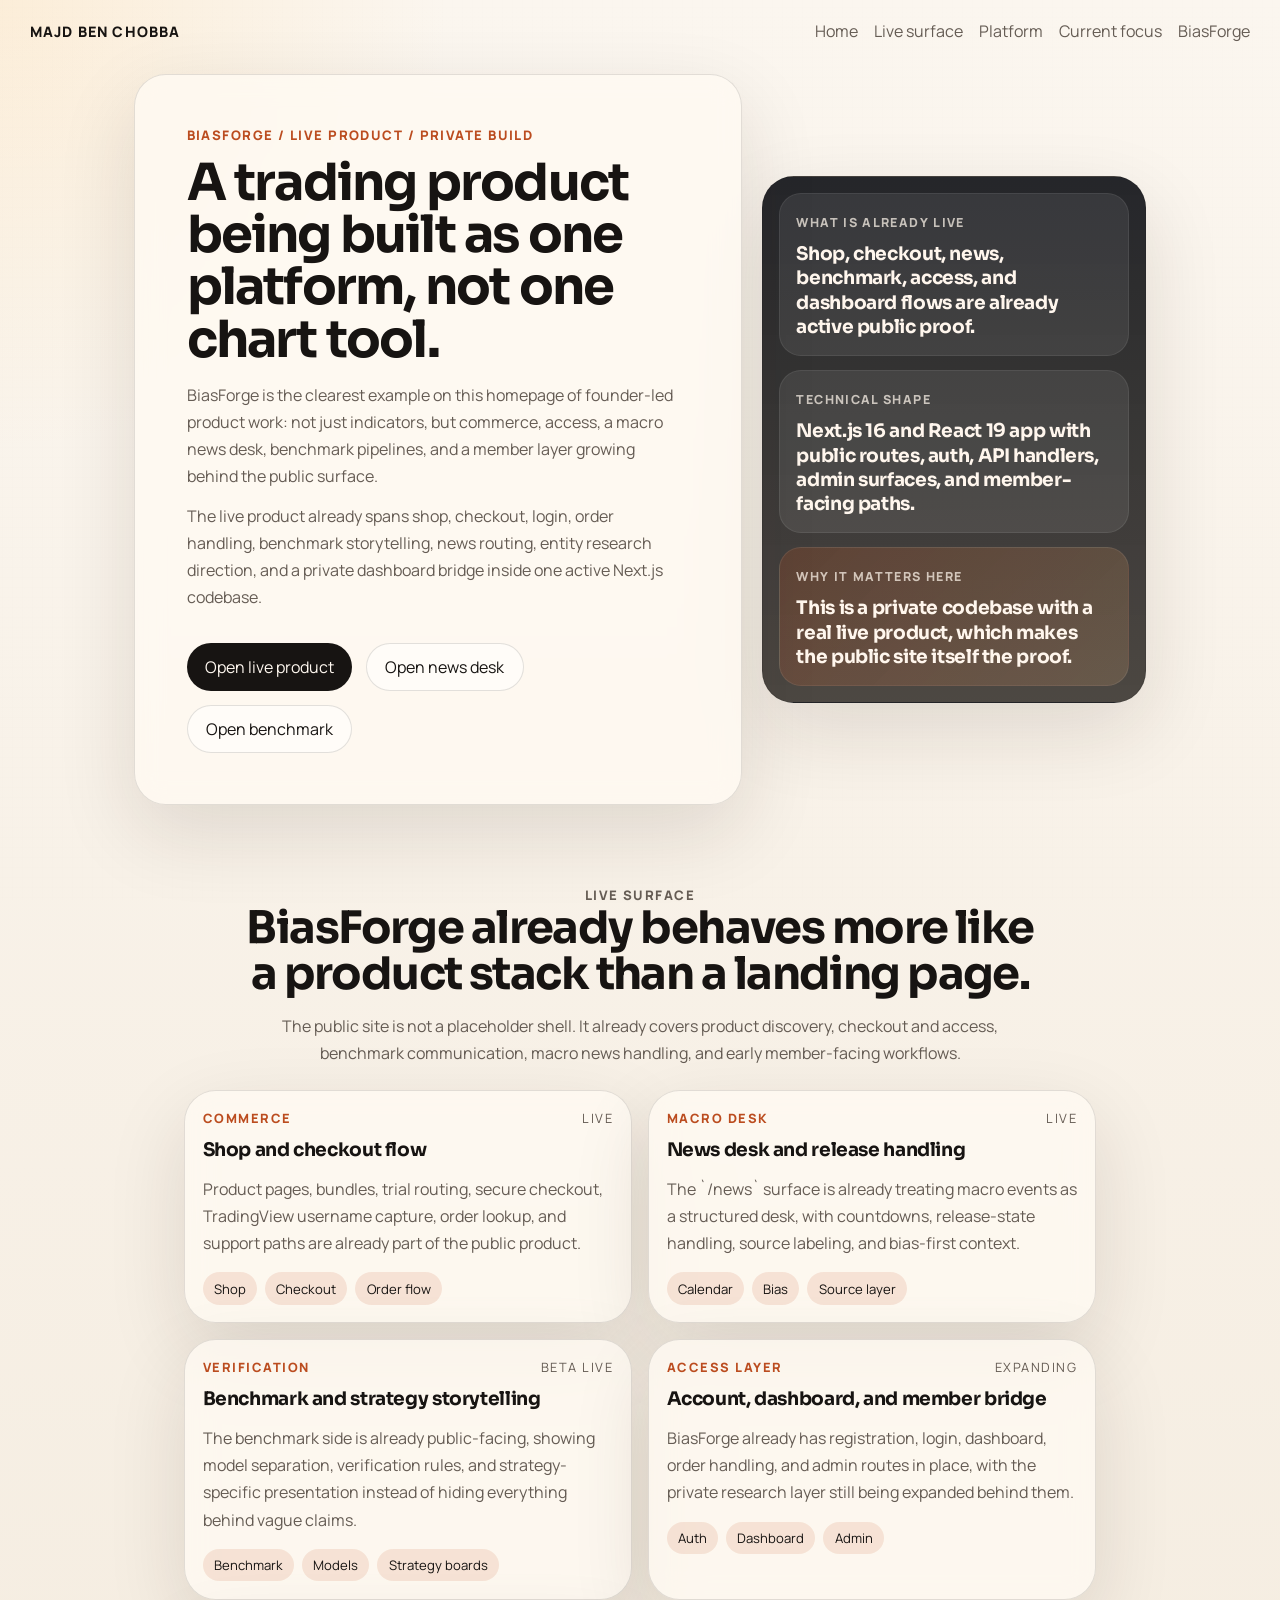
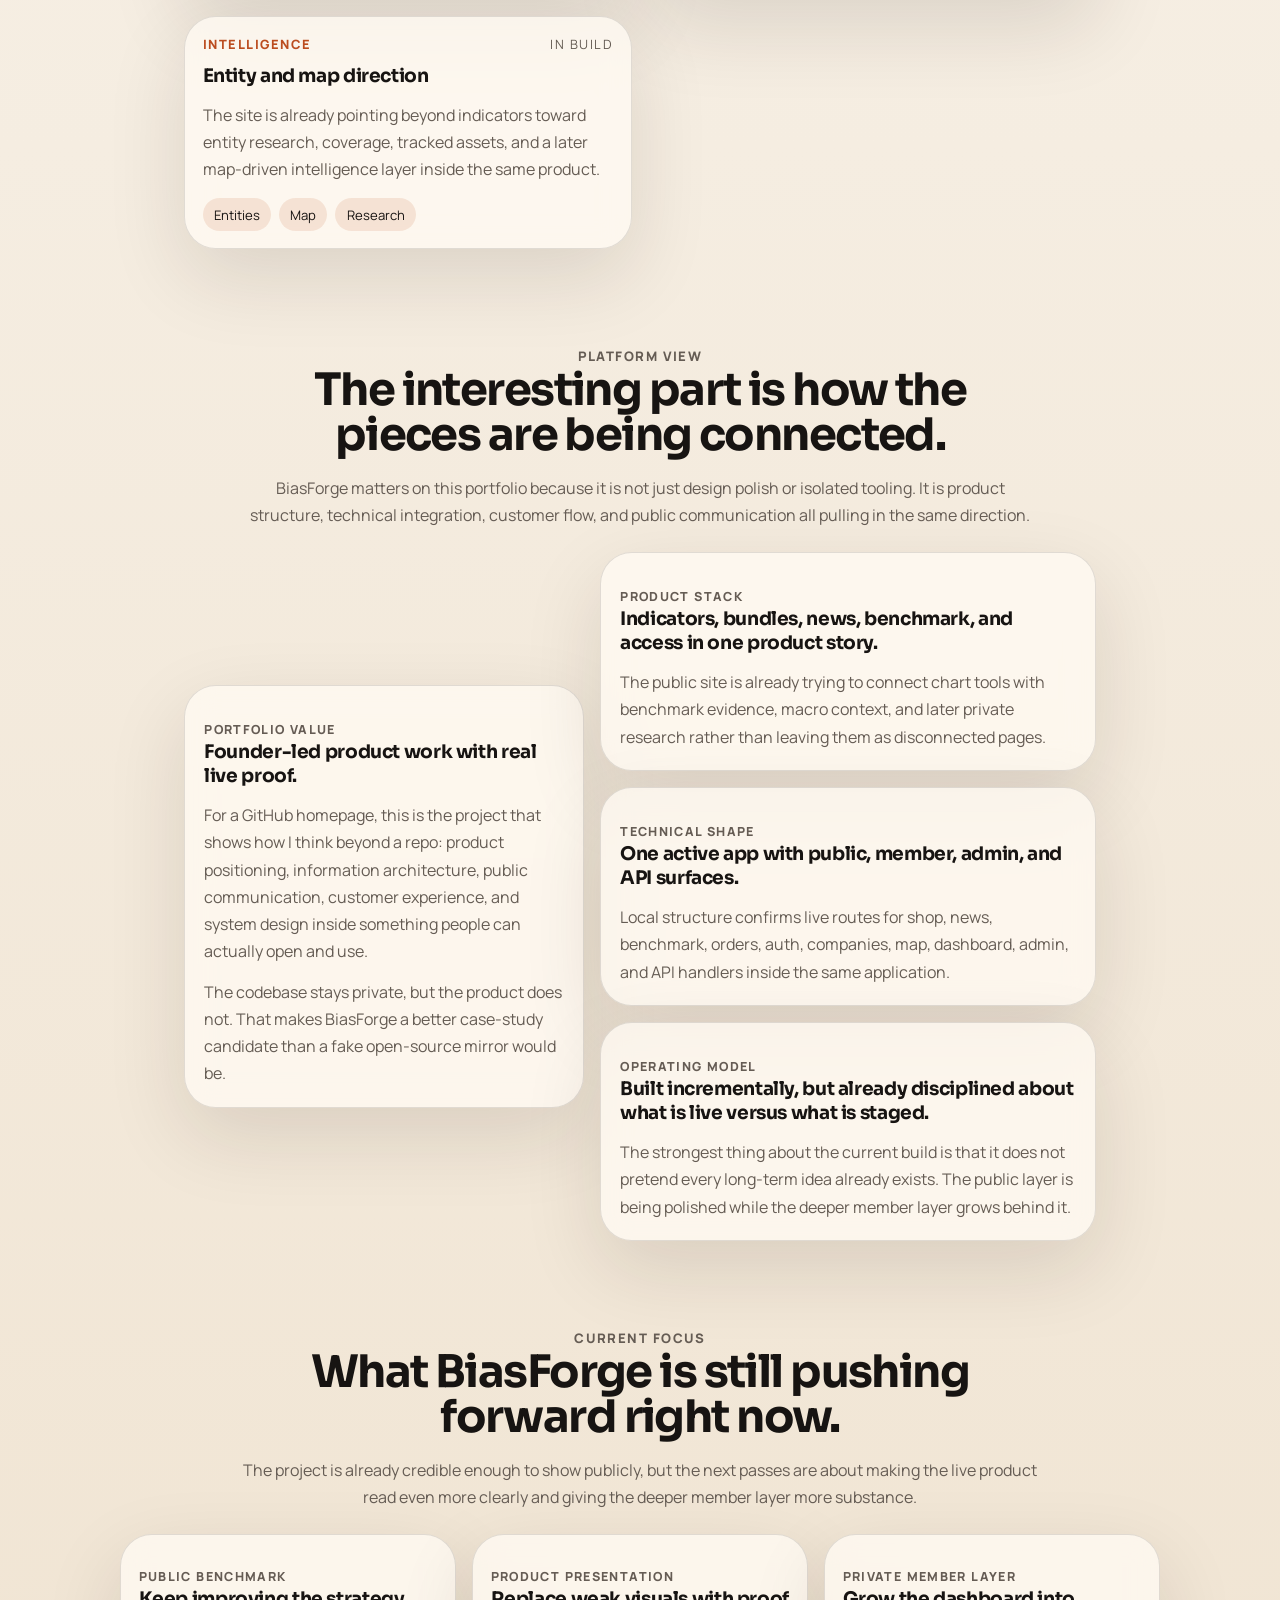
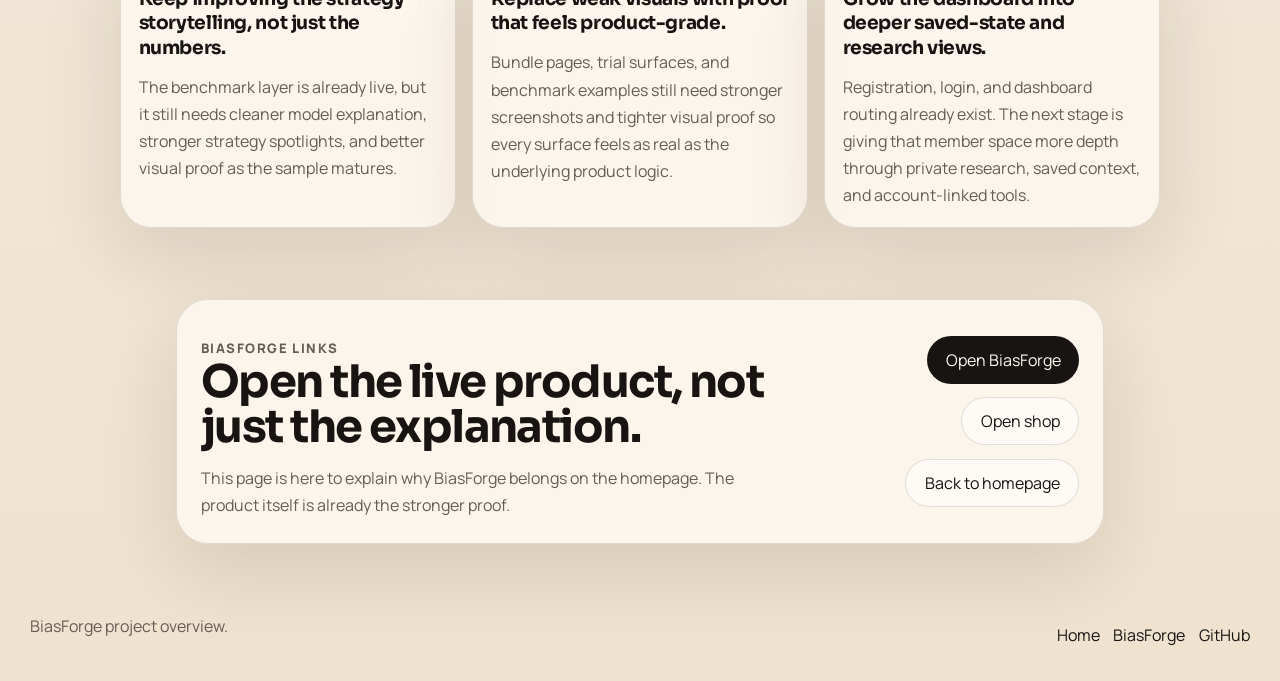
==== commit 6bd072b4: "Add optimized Cynth V.1 images" ====
--- a/biasforge.html
+++ b/biasforge.html
@@ -14,7 +14,7 @@
       href="https://fonts.googleapis.com/css2?family=Manrope:wght@400;500;700;800&family=Sora:wght@400;600;700;800&display=swap"
       rel="stylesheet"
     >
-    <link rel="stylesheet" href="styles.css?v=20260416a">
+    <link rel="stylesheet" href="styles.css?v=20260417a">
   </head>
   <body class="case-page">
     <div class="grain"></div>
--- a/styles.css
+++ b/styles.css
@@ -676,6 +676,47 @@
   justify-content: center;
 }
 
+.case-media-grid {
+  display: grid;
+  grid-template-columns: repeat(2, minmax(18rem, 28rem));
+  gap: 1rem;
+  justify-content: center;
+  max-width: 58rem;
+  margin: 0 auto;
+}
+
+.case-media-card {
+  overflow: hidden;
+  border: 1px solid var(--line);
+  border-radius: var(--radius-xl);
+  background: rgba(255, 250, 243, 0.78);
+  box-shadow: var(--shadow);
+}
+
+.case-media-card img {
+  width: 100%;
+  aspect-ratio: 4 / 3;
+  object-fit: cover;
+  background: rgba(0, 0, 0, 0.04);
+}
+
+.case-media-copy {
+  padding: 1rem 1.1rem 1.15rem;
+}
+
+.case-media-copy h3 {
+  margin: 0;
+  font-family: "Sora", sans-serif;
+  line-height: 1.3;
+  letter-spacing: -0.02em;
+}
+
+.case-media-copy p {
+  margin: 0.7rem 0 0;
+  color: var(--muted);
+  line-height: 1.65;
+}
+
 .case-card-grid {
   grid-template-columns: repeat(2, minmax(17rem, 28rem));
   max-width: 58rem;
@@ -876,6 +917,11 @@
     max-width: 45rem;
   }
 
+  .case-media-grid {
+    grid-template-columns: repeat(2, minmax(16rem, 22rem));
+    max-width: 45rem;
+  }
+
   .case-focus-grid {
     grid-template-columns: repeat(2, minmax(16rem, 22rem));
     max-width: 45rem;
@@ -935,6 +981,7 @@
   }
 
   .case-card-grid,
+  .case-media-grid,
   .case-focus-grid {
     grid-template-columns: 1fr;
     max-width: 28rem;
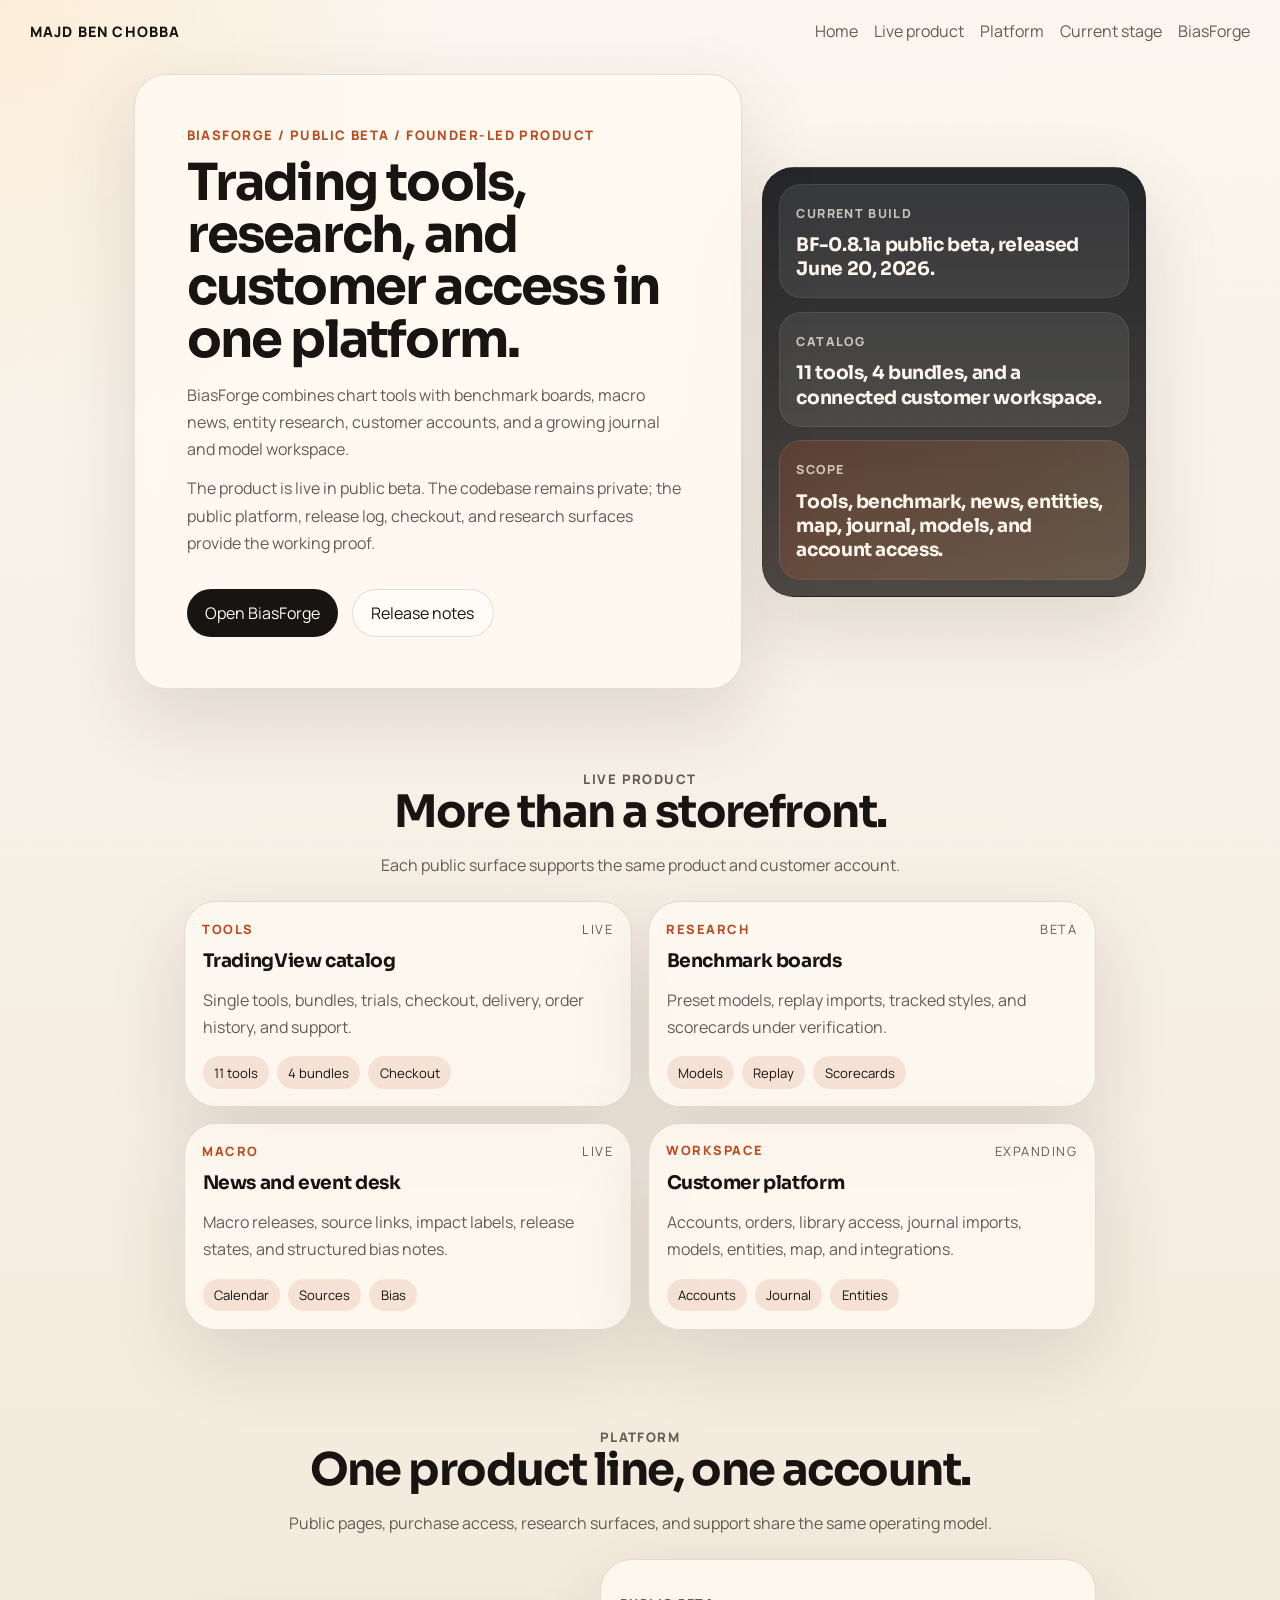
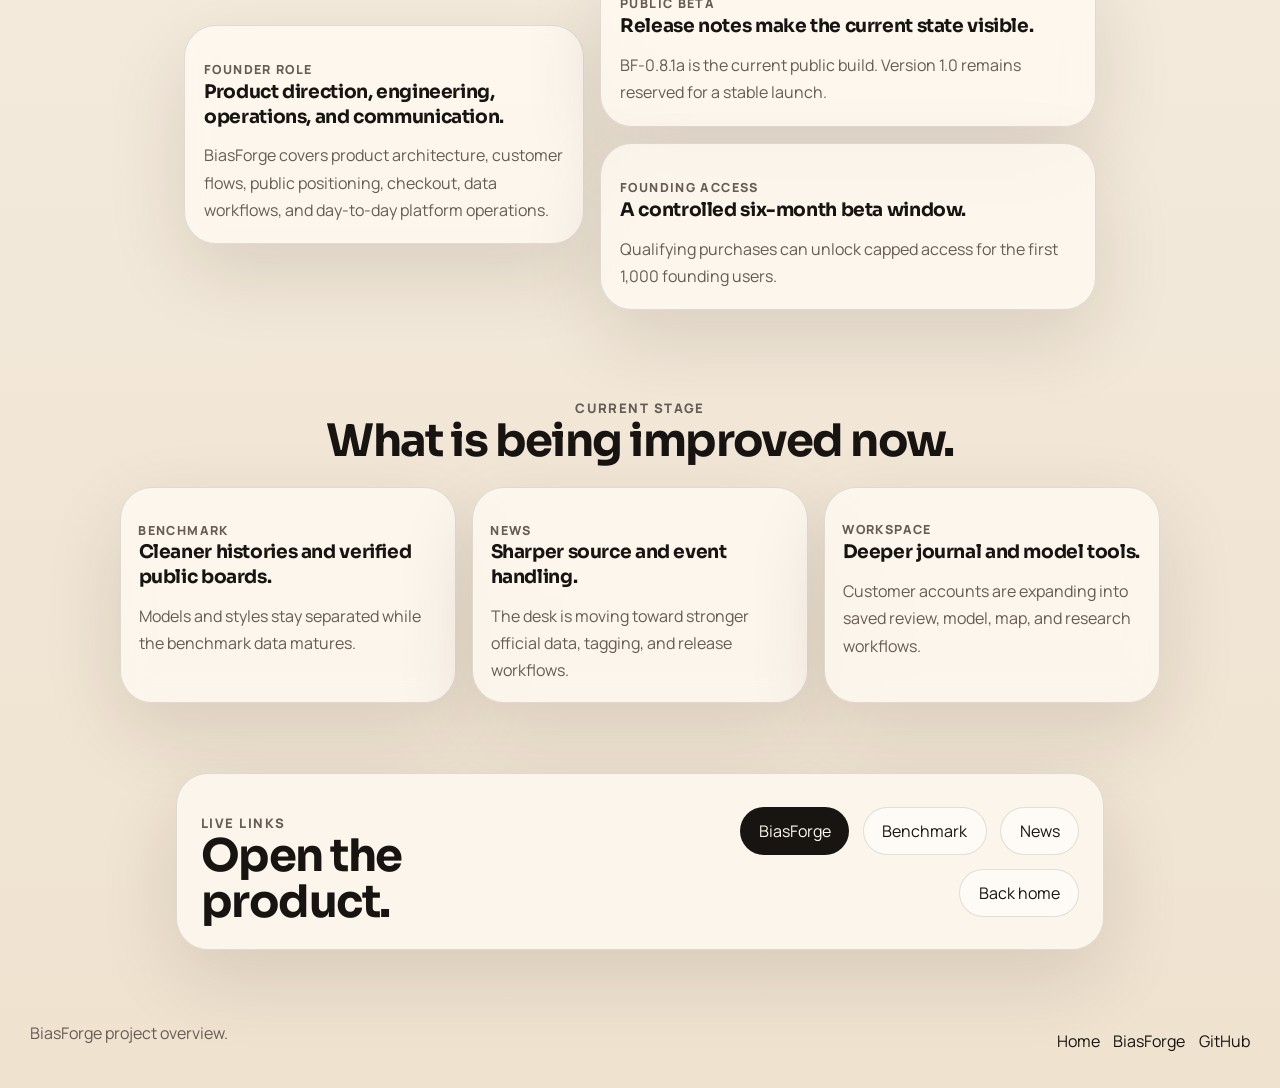
==== commit 4505e5cd: "Add Solarna and refresh current work" ====
--- a/biasforge.html
+++ b/biasforge.html
@@ -6,7 +6,7 @@
     <title>BiasForge | Majd Ben Chobba</title>
     <meta
       name="description"
-      content="BiasForge case study: a founder-led trading product platform spanning live commerce, a macro news desk, benchmark workflows, and a growing private member layer."
+      content="BiasForge case study: a public-beta trading platform combining tools, benchmark boards, macro news, entity research, and customer workspaces."
     >
     <link rel="preconnect" href="https://fonts.googleapis.com">
     <link rel="preconnect" href="https://fonts.gstatic.com" crossorigin>
@@ -14,7 +14,7 @@
       href="https://fonts.googleapis.com/css2?family=Manrope:wght@400;500;700;800&family=Sora:wght@400;600;700;800&display=swap"
       rel="stylesheet"
     >
-    <link rel="stylesheet" href="styles.css?v=20260417a">
+    <link rel="stylesheet" href="styles.css?v=20260716a">
   </head>
   <body class="case-page">
     <div class="grain"></div>
@@ -24,47 +24,44 @@
         <a class="brand" href="index.html">Majd Ben Chobba</a>
         <div class="topbar-links">
           <a href="index.html#current-work">Home</a>
-          <a href="#live-surface">Live surface</a>
+          <a href="#live-surface">Live product</a>
           <a href="#platform">Platform</a>
-          <a href="#focus">Current focus</a>
+          <a href="#focus">Current stage</a>
           <a href="https://biasforge.com/" target="_blank" rel="noreferrer">BiasForge</a>
         </div>
       </nav>
 
       <div class="case-hero" id="top">
         <section class="case-copy">
-          <p class="eyebrow">BiasForge / Live product / Private build</p>
-          <h1>A trading product being built as one platform, not one chart tool.</h1>
+          <p class="eyebrow">BiasForge / Public beta / Founder-led product</p>
+          <h1>Trading tools, research, and customer access in one platform.</h1>
           <p class="hero-text">
-            BiasForge is the clearest example on this homepage of founder-led product work:
-            not just indicators, but commerce, access, a macro news desk, benchmark
-            pipelines, and a member layer growing behind the public surface.
+            BiasForge combines chart tools with benchmark boards, macro news, entity research,
+            customer accounts, and a growing journal and model workspace.
           </p>
           <p class="hero-text hero-text-secondary">
-            The live product already spans shop, checkout, login, order handling, benchmark
-            storytelling, news routing, entity research direction, and a private dashboard
-            bridge inside one active Next.js codebase.
+            The product is live in public beta. The codebase remains private; the public platform,
+            release log, checkout, and research surfaces provide the working proof.
           </p>
 
           <div class="hero-actions">
-            <a class="button button-dark" href="https://biasforge.com/" target="_blank" rel="noreferrer">Open live product</a>
-            <a class="button button-light" href="https://biasforge.com/news" target="_blank" rel="noreferrer">Open news desk</a>
-            <a class="button button-light" href="https://biasforge.com/benchmark" target="_blank" rel="noreferrer">Open benchmark</a>
+            <a class="button button-dark" href="https://biasforge.com/" target="_blank" rel="noreferrer">Open BiasForge</a>
+            <a class="button button-light" href="https://biasforge.com/updates" target="_blank" rel="noreferrer">Release notes</a>
           </div>
         </section>
 
         <aside class="case-summary">
           <article class="case-signal">
-            <span class="case-signal-label">What is already live</span>
-            <h3>Shop, checkout, news, benchmark, access, and dashboard flows are already active public proof.</h3>
+            <span class="case-signal-label">Current build</span>
+            <h3>BF-0.8.1a public beta, released June 20, 2026.</h3>
           </article>
           <article class="case-signal">
-            <span class="case-signal-label">Technical shape</span>
-            <h3>Next.js 16 and React 19 app with public routes, auth, API handlers, admin surfaces, and member-facing paths.</h3>
+            <span class="case-signal-label">Catalog</span>
+            <h3>11 tools, 4 bundles, and a connected customer workspace.</h3>
           </article>
           <article class="case-signal case-signal-accent">
-            <span class="case-signal-label">Why it matters here</span>
-            <h3>This is a private codebase with a real live product, which makes the public site itself the proof.</h3>
+            <span class="case-signal-label">Scope</span>
+            <h3>Tools, benchmark, news, entities, map, journal, models, and account access.</h3>
           </article>
         </aside>
       </div>
@@ -73,98 +70,65 @@
     <main>
       <section class="section" id="live-surface">
         <div class="section-heading case-heading">
-          <p class="eyebrow">Live surface</p>
-          <h2>BiasForge already behaves more like a product stack than a landing page.</h2>
-          <p>
-            The public site is not a placeholder shell. It already covers product discovery,
-            checkout and access, benchmark communication, macro news handling, and early
-            member-facing workflows.
-          </p>
+          <p class="eyebrow">Live product</p>
+          <h2>More than a storefront.</h2>
+          <p>Each public surface supports the same product and customer account.</p>
         </div>
 
         <div class="case-card-grid">
           <article class="case-card">
             <div class="case-card-meta">
-              <span class="case-card-type">Commerce</span>
+              <span class="case-card-type">Tools</span>
               <span class="case-card-status">Live</span>
             </div>
-            <h3>Shop and checkout flow</h3>
-            <p>
-              Product pages, bundles, trial routing, secure checkout, TradingView username
-              capture, order lookup, and support paths are already part of the public product.
-            </p>
-            <div class="case-chip-row">
-              <span>Shop</span>
+            <h3>TradingView catalog</h3>
+            <p>Single tools, bundles, trials, checkout, delivery, order history, and support.</p>
+            <div class="case-chip-row">
+              <span>11 tools</span>
+              <span>4 bundles</span>
               <span>Checkout</span>
-              <span>Order flow</span>
-            </div>
-          </article>
-
-          <article class="case-card">
-            <div class="case-card-meta">
-              <span class="case-card-type">Macro desk</span>
+            </div>
+          </article>
+
+          <article class="case-card">
+            <div class="case-card-meta">
+              <span class="case-card-type">Research</span>
+              <span class="case-card-status">Beta</span>
+            </div>
+            <h3>Benchmark boards</h3>
+            <p>Preset models, replay imports, tracked styles, and scorecards under verification.</p>
+            <div class="case-chip-row">
+              <span>Models</span>
+              <span>Replay</span>
+              <span>Scorecards</span>
+            </div>
+          </article>
+
+          <article class="case-card">
+            <div class="case-card-meta">
+              <span class="case-card-type">Macro</span>
               <span class="case-card-status">Live</span>
             </div>
-            <h3>News desk and release handling</h3>
-            <p>
-              The `/news` surface is already treating macro events as a structured desk, with
-              countdowns, release-state handling, source labeling, and bias-first context.
-            </p>
+            <h3>News and event desk</h3>
+            <p>Macro releases, source links, impact labels, release states, and structured bias notes.</p>
             <div class="case-chip-row">
               <span>Calendar</span>
+              <span>Sources</span>
               <span>Bias</span>
-              <span>Source layer</span>
-            </div>
-          </article>
-
-          <article class="case-card">
-            <div class="case-card-meta">
-              <span class="case-card-type">Verification</span>
-              <span class="case-card-status">Beta live</span>
-            </div>
-            <h3>Benchmark and strategy storytelling</h3>
-            <p>
-              The benchmark side is already public-facing, showing model separation, verification
-              rules, and strategy-specific presentation instead of hiding everything behind vague claims.
-            </p>
-            <div class="case-chip-row">
-              <span>Benchmark</span>
-              <span>Models</span>
-              <span>Strategy boards</span>
-            </div>
-          </article>
-
-          <article class="case-card">
-            <div class="case-card-meta">
-              <span class="case-card-type">Access layer</span>
+            </div>
+          </article>
+
+          <article class="case-card">
+            <div class="case-card-meta">
+              <span class="case-card-type">Workspace</span>
               <span class="case-card-status">Expanding</span>
             </div>
-            <h3>Account, dashboard, and member bridge</h3>
-            <p>
-              BiasForge already has registration, login, dashboard, order handling, and admin
-              routes in place, with the private research layer still being expanded behind them.
-            </p>
-            <div class="case-chip-row">
-              <span>Auth</span>
-              <span>Dashboard</span>
-              <span>Admin</span>
-            </div>
-          </article>
-
-          <article class="case-card">
-            <div class="case-card-meta">
-              <span class="case-card-type">Intelligence</span>
-              <span class="case-card-status">In build</span>
-            </div>
-            <h3>Entity and map direction</h3>
-            <p>
-              The site is already pointing beyond indicators toward entity research, coverage,
-              tracked assets, and a later map-driven intelligence layer inside the same product.
-            </p>
-            <div class="case-chip-row">
+            <h3>Customer platform</h3>
+            <p>Accounts, orders, library access, journal imports, models, entities, map, and integrations.</p>
+            <div class="case-chip-row">
+              <span>Accounts</span>
+              <span>Journal</span>
               <span>Entities</span>
-              <span>Map</span>
-              <span>Research</span>
             </div>
           </article>
         </div>
@@ -172,56 +136,32 @@
 
       <section class="section section-contrast" id="platform">
         <div class="section-heading case-heading">
-          <p class="eyebrow">Platform view</p>
-          <h2>The interesting part is how the pieces are being connected.</h2>
-          <p>
-            BiasForge matters on this portfolio because it is not just design polish or isolated
-            tooling. It is product structure, technical integration, customer flow, and public
-            communication all pulling in the same direction.
-          </p>
+          <p class="eyebrow">Platform</p>
+          <h2>One product line, one account.</h2>
+          <p>Public pages, purchase access, research surfaces, and support share the same operating model.</p>
         </div>
 
         <div class="case-platform-layout">
           <article class="case-feature-card case-feature-card-large">
-            <p class="case-block-label">Portfolio value</p>
-            <h3>Founder-led product work with real live proof.</h3>
+            <p class="case-block-label">Founder role</p>
+            <h3>Product direction, engineering, operations, and communication.</h3>
             <p>
-              For a GitHub homepage, this is the project that shows how I think beyond a repo:
-              product positioning, information architecture, public communication, customer
-              experience, and system design inside something people can actually open and use.
-            </p>
-            <p>
-              The codebase stays private, but the product does not. That makes BiasForge a better
-              case-study candidate than a fake open-source mirror would be.
+              BiasForge covers product architecture, customer flows, public positioning, checkout,
+              data workflows, and day-to-day platform operations.
             </p>
           </article>
 
           <div class="case-feature-stack">
             <article class="case-feature-card">
-              <p class="case-block-label">Product stack</p>
-              <h3>Indicators, bundles, news, benchmark, and access in one product story.</h3>
-              <p>
-                The public site is already trying to connect chart tools with benchmark evidence,
-                macro context, and later private research rather than leaving them as disconnected pages.
-              </p>
+              <p class="case-block-label">Public beta</p>
+              <h3>Release notes make the current state visible.</h3>
+              <p>BF-0.8.1a is the current public build. Version 1.0 remains reserved for a stable launch.</p>
             </article>
 
             <article class="case-feature-card">
-              <p class="case-block-label">Technical shape</p>
-              <h3>One active app with public, member, admin, and API surfaces.</h3>
-              <p>
-                Local structure confirms live routes for shop, news, benchmark, orders, auth,
-                companies, map, dashboard, admin, and API handlers inside the same application.
-              </p>
-            </article>
-
-            <article class="case-feature-card">
-              <p class="case-block-label">Operating model</p>
-              <h3>Built incrementally, but already disciplined about what is live versus what is staged.</h3>
-              <p>
-                The strongest thing about the current build is that it does not pretend every long-term
-                idea already exists. The public layer is being polished while the deeper member layer grows behind it.
-              </p>
+              <p class="case-block-label">Founding access</p>
+              <h3>A controlled six-month beta window.</h3>
+              <p>Qualifying purchases can unlock capped access for the first 1,000 founding users.</p>
             </article>
           </div>
         </div>
@@ -229,40 +169,27 @@
 
       <section class="section" id="focus">
         <div class="section-heading case-heading">
-          <p class="eyebrow">Current focus</p>
-          <h2>What BiasForge is still pushing forward right now.</h2>
-          <p>
-            The project is already credible enough to show publicly, but the next passes are about
-            making the live product read even more clearly and giving the deeper member layer more substance.
-          </p>
+          <p class="eyebrow">Current stage</p>
+          <h2>What is being improved now.</h2>
         </div>
 
         <div class="case-focus-grid">
           <article class="case-focus-card">
-            <p class="case-block-label">Public benchmark</p>
-            <h3>Keep improving the strategy storytelling, not just the numbers.</h3>
-            <p>
-              The benchmark layer is already live, but it still needs cleaner model explanation,
-              stronger strategy spotlights, and better visual proof as the sample matures.
-            </p>
+            <p class="case-block-label">Benchmark</p>
+            <h3>Cleaner histories and verified public boards.</h3>
+            <p>Models and styles stay separated while the benchmark data matures.</p>
           </article>
 
           <article class="case-focus-card">
-            <p class="case-block-label">Product presentation</p>
-            <h3>Replace weak visuals with proof that feels product-grade.</h3>
-            <p>
-              Bundle pages, trial surfaces, and benchmark examples still need stronger screenshots
-              and tighter visual proof so every surface feels as real as the underlying product logic.
-            </p>
+            <p class="case-block-label">News</p>
+            <h3>Sharper source and event handling.</h3>
+            <p>The desk is moving toward stronger official data, tagging, and release workflows.</p>
           </article>
 
           <article class="case-focus-card">
-            <p class="case-block-label">Private member layer</p>
-            <h3>Grow the dashboard into deeper saved-state and research views.</h3>
-            <p>
-              Registration, login, and dashboard routing already exist. The next stage is giving
-              that member space more depth through private research, saved context, and account-linked tools.
-            </p>
+            <p class="case-block-label">Workspace</p>
+            <h3>Deeper journal and model tools.</h3>
+            <p>Customer accounts are expanding into saved review, model, map, and research workflows.</p>
           </article>
         </div>
       </section>
@@ -270,17 +197,14 @@
       <section class="section">
         <div class="case-cta">
           <div>
-            <p class="eyebrow">BiasForge links</p>
-            <h2>Open the live product, not just the explanation.</h2>
-            <p>
-              This page is here to explain why BiasForge belongs on the homepage. The product itself
-              is already the stronger proof.
-            </p>
+            <p class="eyebrow">Live links</p>
+            <h2>Open the product.</h2>
           </div>
           <div class="case-cta-actions">
-            <a class="button button-dark" href="https://biasforge.com/" target="_blank" rel="noreferrer">Open BiasForge</a>
-            <a class="button button-light" href="https://biasforge.com/shop" target="_blank" rel="noreferrer">Open shop</a>
-            <a class="button button-light" href="index.html">Back to homepage</a>
+            <a class="button button-dark" href="https://biasforge.com/" target="_blank" rel="noreferrer">BiasForge</a>
+            <a class="button button-light" href="https://biasforge.com/benchmark" target="_blank" rel="noreferrer">Benchmark</a>
+            <a class="button button-light" href="https://biasforge.com/news" target="_blank" rel="noreferrer">News</a>
+            <a class="button button-light" href="index.html">Back home</a>
           </div>
         </div>
       </section>
--- a/styles.css
+++ b/styles.css
@@ -519,6 +519,12 @@
   flex-direction: column;
 }
 
+.venture-grid > .venture-card:last-child:nth-child(odd) {
+  grid-column: 1 / -1;
+  width: min(100%, 28rem);
+  justify-self: center;
+}
+
 .venture-meta {
   display: flex;
   justify-content: space-between;
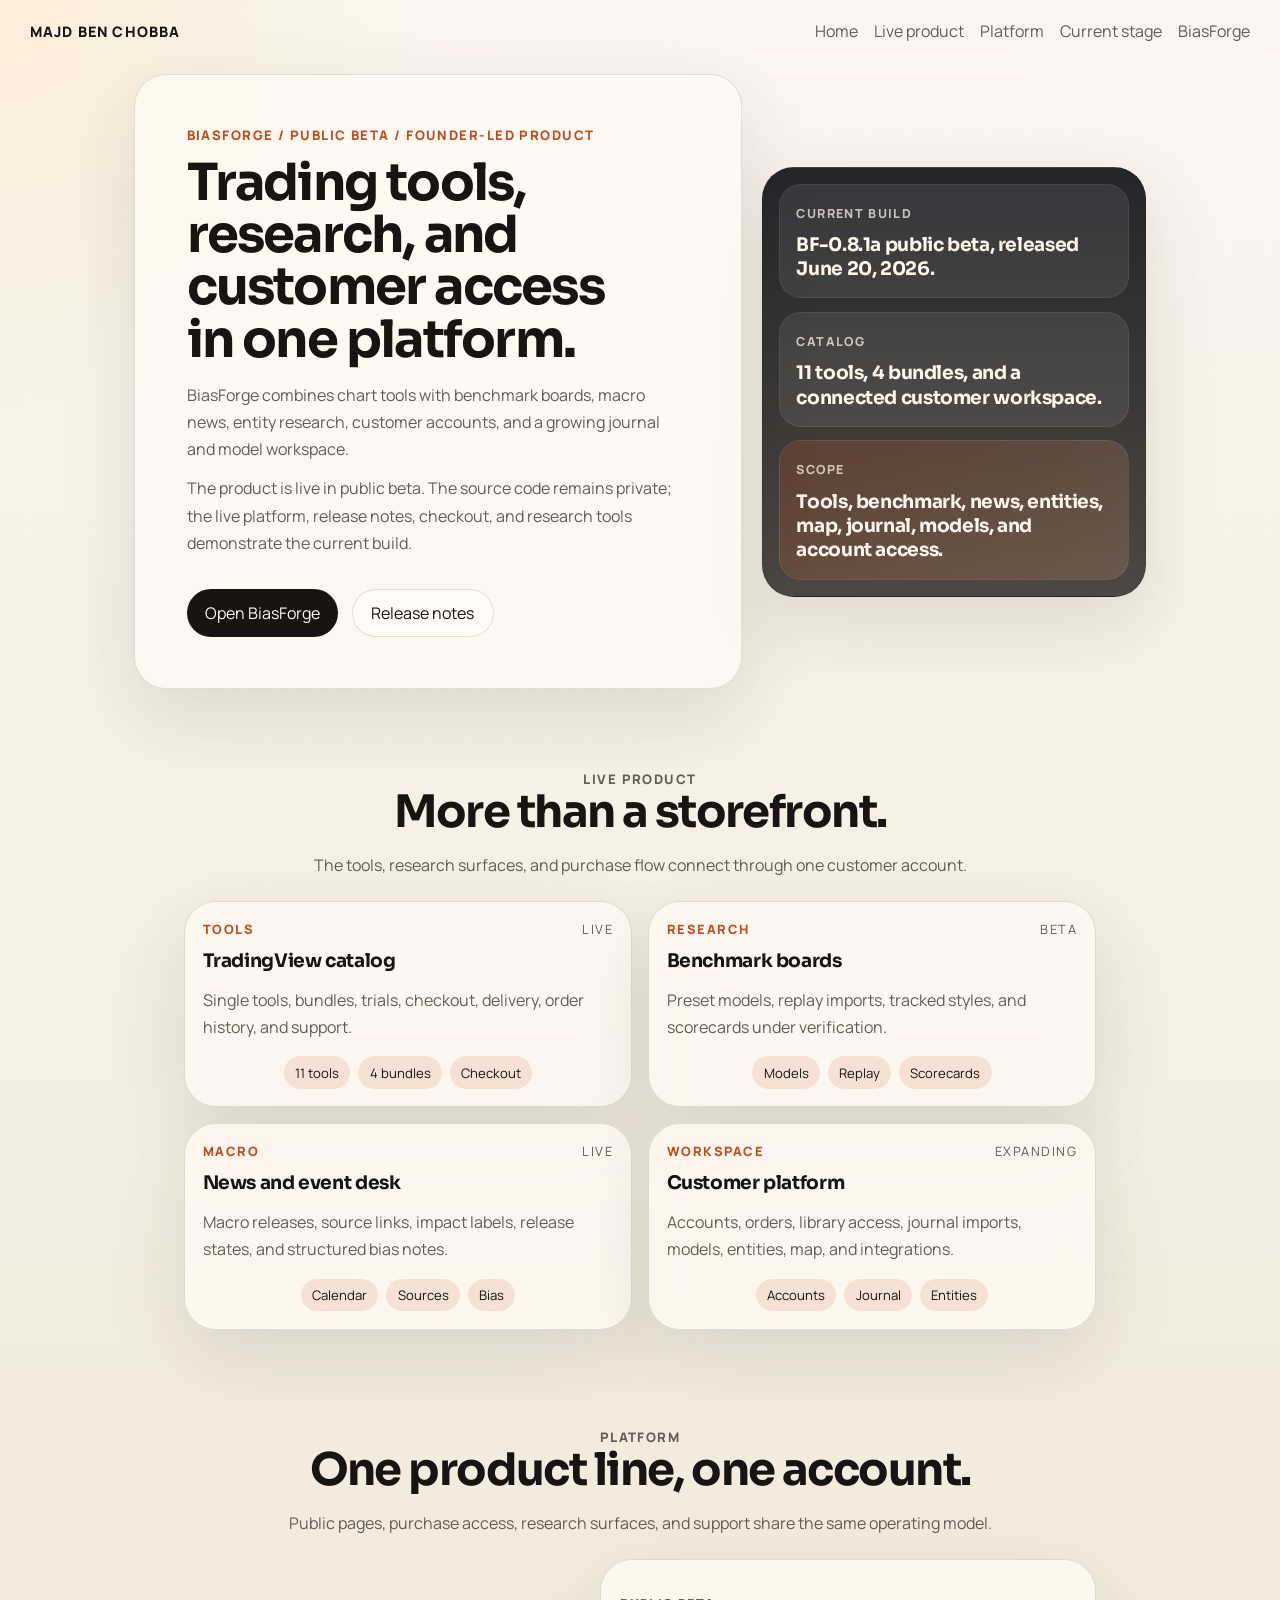
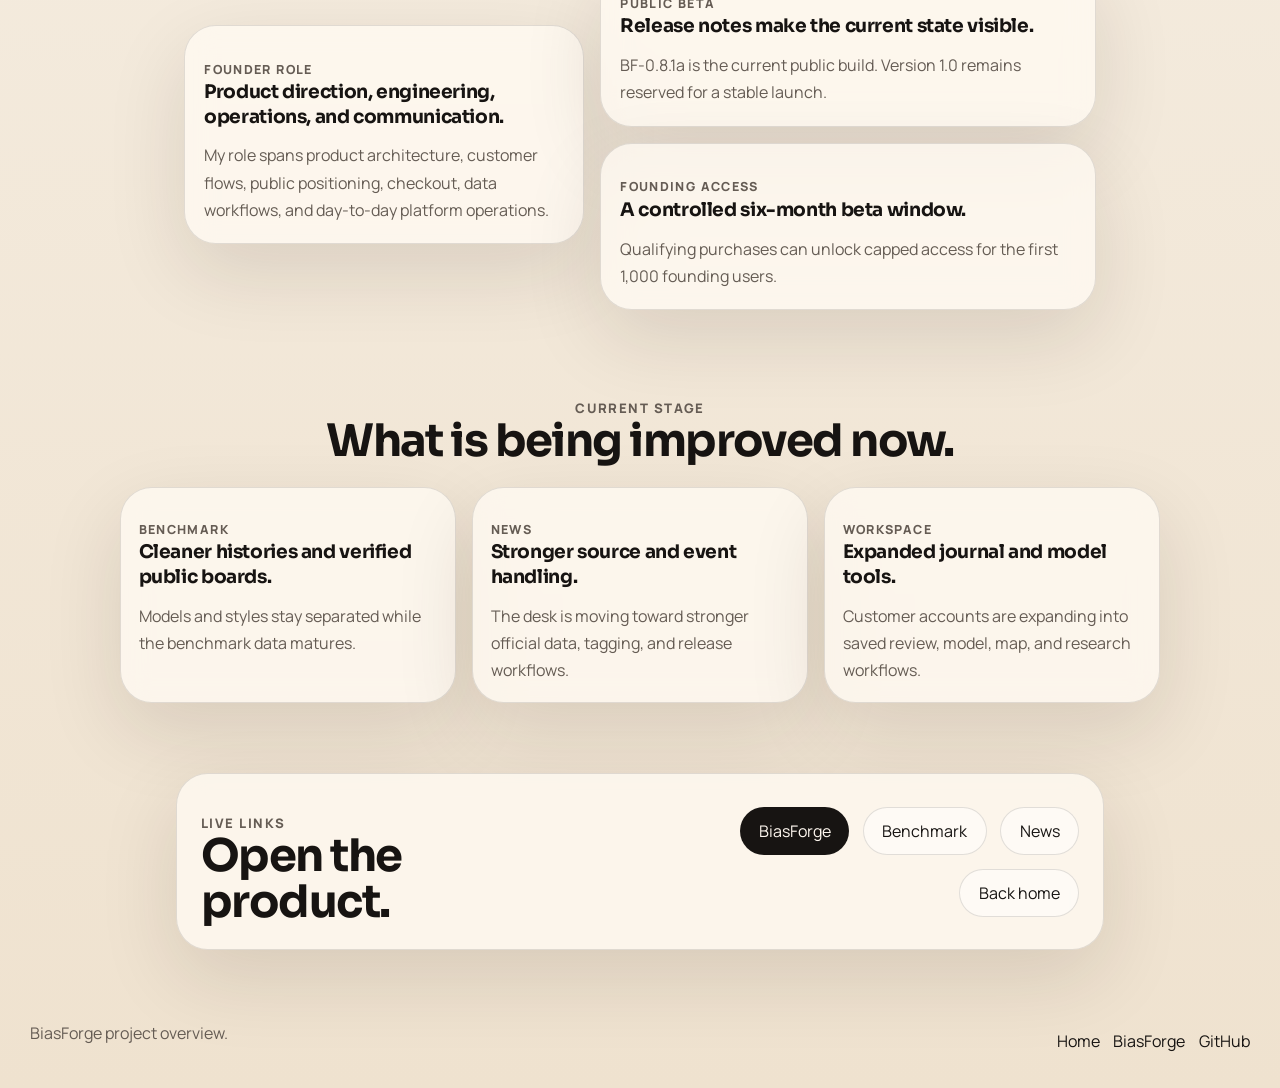
==== commit 3887046c: "Polish portfolio copy and alignment" ====
--- a/biasforge.html
+++ b/biasforge.html
@@ -14,7 +14,7 @@
       href="https://fonts.googleapis.com/css2?family=Manrope:wght@400;500;700;800&family=Sora:wght@400;600;700;800&display=swap"
       rel="stylesheet"
     >
-    <link rel="stylesheet" href="styles.css?v=20260716a">
+    <link rel="stylesheet" href="styles.css?v=20260716d">
   </head>
   <body class="case-page">
     <div class="grain"></div>
@@ -40,8 +40,8 @@
             customer accounts, and a growing journal and model workspace.
           </p>
           <p class="hero-text hero-text-secondary">
-            The product is live in public beta. The codebase remains private; the public platform,
-            release log, checkout, and research surfaces provide the working proof.
+            The product is live in public beta. The source code remains private; the live platform,
+            release notes, checkout, and research tools demonstrate the current build.
           </p>
 
           <div class="hero-actions">
@@ -72,7 +72,7 @@
         <div class="section-heading case-heading">
           <p class="eyebrow">Live product</p>
           <h2>More than a storefront.</h2>
-          <p>Each public surface supports the same product and customer account.</p>
+          <p>The tools, research surfaces, and purchase flow connect through one customer account.</p>
         </div>
 
         <div class="case-card-grid">
@@ -146,7 +146,7 @@
             <p class="case-block-label">Founder role</p>
             <h3>Product direction, engineering, operations, and communication.</h3>
             <p>
-              BiasForge covers product architecture, customer flows, public positioning, checkout,
+              My role spans product architecture, customer flows, public positioning, checkout,
               data workflows, and day-to-day platform operations.
             </p>
           </article>
@@ -182,13 +182,13 @@
 
           <article class="case-focus-card">
             <p class="case-block-label">News</p>
-            <h3>Sharper source and event handling.</h3>
+            <h3>Stronger source and event handling.</h3>
             <p>The desk is moving toward stronger official data, tagging, and release workflows.</p>
           </article>
 
           <article class="case-focus-card">
             <p class="case-block-label">Workspace</p>
-            <h3>Deeper journal and model tools.</h3>
+            <h3>Expanded journal and model tools.</h3>
             <p>Customer accounts are expanding into saved review, model, map, and research workflows.</p>
           </article>
         </div>
--- a/styles.css
+++ b/styles.css
@@ -88,15 +88,15 @@
   color: var(--muted);
 }
 
-.biasforge-nav-menu {
+.project-nav-menu {
   position: relative;
 }
 
-.biasforge-nav-menu[open] {
+.project-nav-menu[open] {
   z-index: 5;
 }
 
-.topbar-link-biasforge {
+.project-nav-trigger {
   display: inline-flex;
   align-items: center;
   gap: 0.35rem;
@@ -105,38 +105,42 @@
   cursor: pointer;
 }
 
-.biasforge-nav-trigger {
+.project-nav-trigger {
   list-style: none;
   transition: transform 180ms ease, color 180ms ease;
 }
 
-.biasforge-nav-trigger::-webkit-details-marker {
+.project-nav-trigger::-webkit-details-marker {
   display: none;
 }
 
-.biasforge-nav-trigger::marker {
+.project-nav-trigger::marker {
   content: "";
 }
 
-.biasforge-nav-trigger::after {
-  content: "▾";
-  font-size: 0.74rem;
+.project-nav-trigger::after {
+  content: "";
+  width: 0.42rem;
+  height: 0.42rem;
+  border-right: 2px solid currentColor;
+  border-bottom: 2px solid currentColor;
+  transform: translateY(-0.12rem) rotate(45deg);
   transition: transform 180ms ease;
 }
 
-.biasforge-nav-menu[open] .biasforge-nav-trigger {
+.project-nav-menu[open] .project-nav-trigger {
   color: #8f3915;
 }
 
-.biasforge-nav-menu[open] .biasforge-nav-trigger::after {
-  transform: rotate(180deg);
-}
-
-.biasforge-nav-trigger:hover {
+.project-nav-menu[open] .project-nav-trigger::after {
+  transform: translateY(0.12rem) rotate(225deg);
+}
+
+.project-nav-trigger:hover {
   transform: translateY(-2px);
 }
 
-.biasforge-nav-pop {
+.project-nav-pop {
   position: absolute;
   top: calc(100% + 0.8rem);
   left: 50%;
@@ -152,7 +156,7 @@
   transform: translateX(-50%);
 }
 
-.biasforge-nav-option {
+.project-nav-option {
   display: flex;
   align-items: center;
   justify-content: center;
@@ -166,7 +170,7 @@
   transition: transform 180ms ease, background-color 180ms ease, color 180ms ease;
 }
 
-.biasforge-nav-option:hover {
+.project-nav-option:hover {
   transform: translateY(-2px);
   background: var(--accent-soft);
   color: var(--accent);
@@ -218,6 +222,7 @@
   font-family: "Sora", sans-serif;
   line-height: 1.02;
   letter-spacing: -0.035em;
+  text-wrap: balance;
 }
 
 h1 {
@@ -237,6 +242,7 @@
   margin: 1rem 0 0;
   color: var(--muted);
   line-height: 1.7;
+  text-wrap: pretty;
 }
 
 .hero-text {
@@ -394,7 +400,7 @@
   display: grid;
   grid-template-columns: repeat(3, minmax(15.5rem, 18.5rem));
   gap: 1rem;
-  align-items: start;
+  align-items: stretch;
   justify-content: center;
   max-width: 59rem;
   margin: 0 auto;
@@ -503,7 +509,7 @@
   grid-template-columns: repeat(2, minmax(18rem, 28rem));
   gap: 1rem;
   justify-content: center;
-  align-items: start;
+  align-items: stretch;
   max-width: 58rem;
   margin: 0 auto;
 }
@@ -584,7 +590,8 @@
   display: flex;
   flex-wrap: wrap;
   gap: 0.75rem;
-  margin-top: 1rem;
+  margin-top: auto;
+  padding-top: 1rem;
   width: 100%;
   align-self: center;
   justify-content: center;
@@ -771,6 +778,7 @@
 .case-chip-row {
   display: flex;
   flex-wrap: wrap;
+  justify-content: center;
   gap: 0.5rem;
   margin-top: 0.95rem;
 }
@@ -818,6 +826,38 @@
   margin: 0 auto;
 }
 
+.education-course-grid {
+  display: grid;
+  grid-template-columns: repeat(3, minmax(0, 1fr));
+  gap: 1rem;
+  max-width: 66rem;
+  margin: 0 auto;
+}
+
+.course-list {
+  display: grid;
+  gap: 0;
+  margin: 0.35rem 0 0;
+  padding: 0;
+  list-style: none;
+}
+
+.course-list li {
+  display: flex;
+  justify-content: space-between;
+  gap: 1rem;
+  padding: 0.78rem 0;
+  border-top: 1px solid var(--line);
+  color: var(--muted);
+  line-height: 1.4;
+}
+
+.course-list strong {
+  flex: 0 0 auto;
+  color: var(--accent);
+  font-size: 0.82rem;
+}
+
 .case-cta {
   max-width: 58rem;
   margin: 0 auto;
@@ -877,10 +917,20 @@
 
 .about-grid {
   grid-template-columns: repeat(3, minmax(16rem, 1fr));
-  align-items: start;
+  align-items: stretch;
   justify-content: center;
   max-width: 66rem;
   margin: 0 auto;
+}
+
+.about-card {
+  display: flex;
+  flex-direction: column;
+}
+
+.about-card .text-link {
+  align-self: flex-start;
+  margin-top: auto;
 }
 
 .footer {
@@ -933,12 +983,17 @@
     max-width: 45rem;
   }
 
+  .education-course-grid {
+    grid-template-columns: repeat(2, minmax(16rem, 22rem));
+    max-width: 45rem;
+  }
+
   .case-cta {
     grid-template-columns: 1fr;
     display: grid;
   }
 
-  .biasforge-nav-pop {
+  .project-nav-pop {
     left: auto;
     right: 0;
     transform: none;
@@ -988,7 +1043,8 @@
 
   .case-card-grid,
   .case-media-grid,
-  .case-focus-grid {
+  .case-focus-grid,
+  .education-course-grid {
     grid-template-columns: 1fr;
     max-width: 28rem;
   }
@@ -1012,3 +1068,17 @@
     padding: 1.2rem;
   }
 }
+
+@media (prefers-reduced-motion: reduce) {
+  html {
+    scroll-behavior: auto;
+  }
+
+  *,
+  *::before,
+  *::after {
+    transition-duration: 0.01ms !important;
+    animation-duration: 0.01ms !important;
+    animation-iteration-count: 1 !important;
+  }
+}
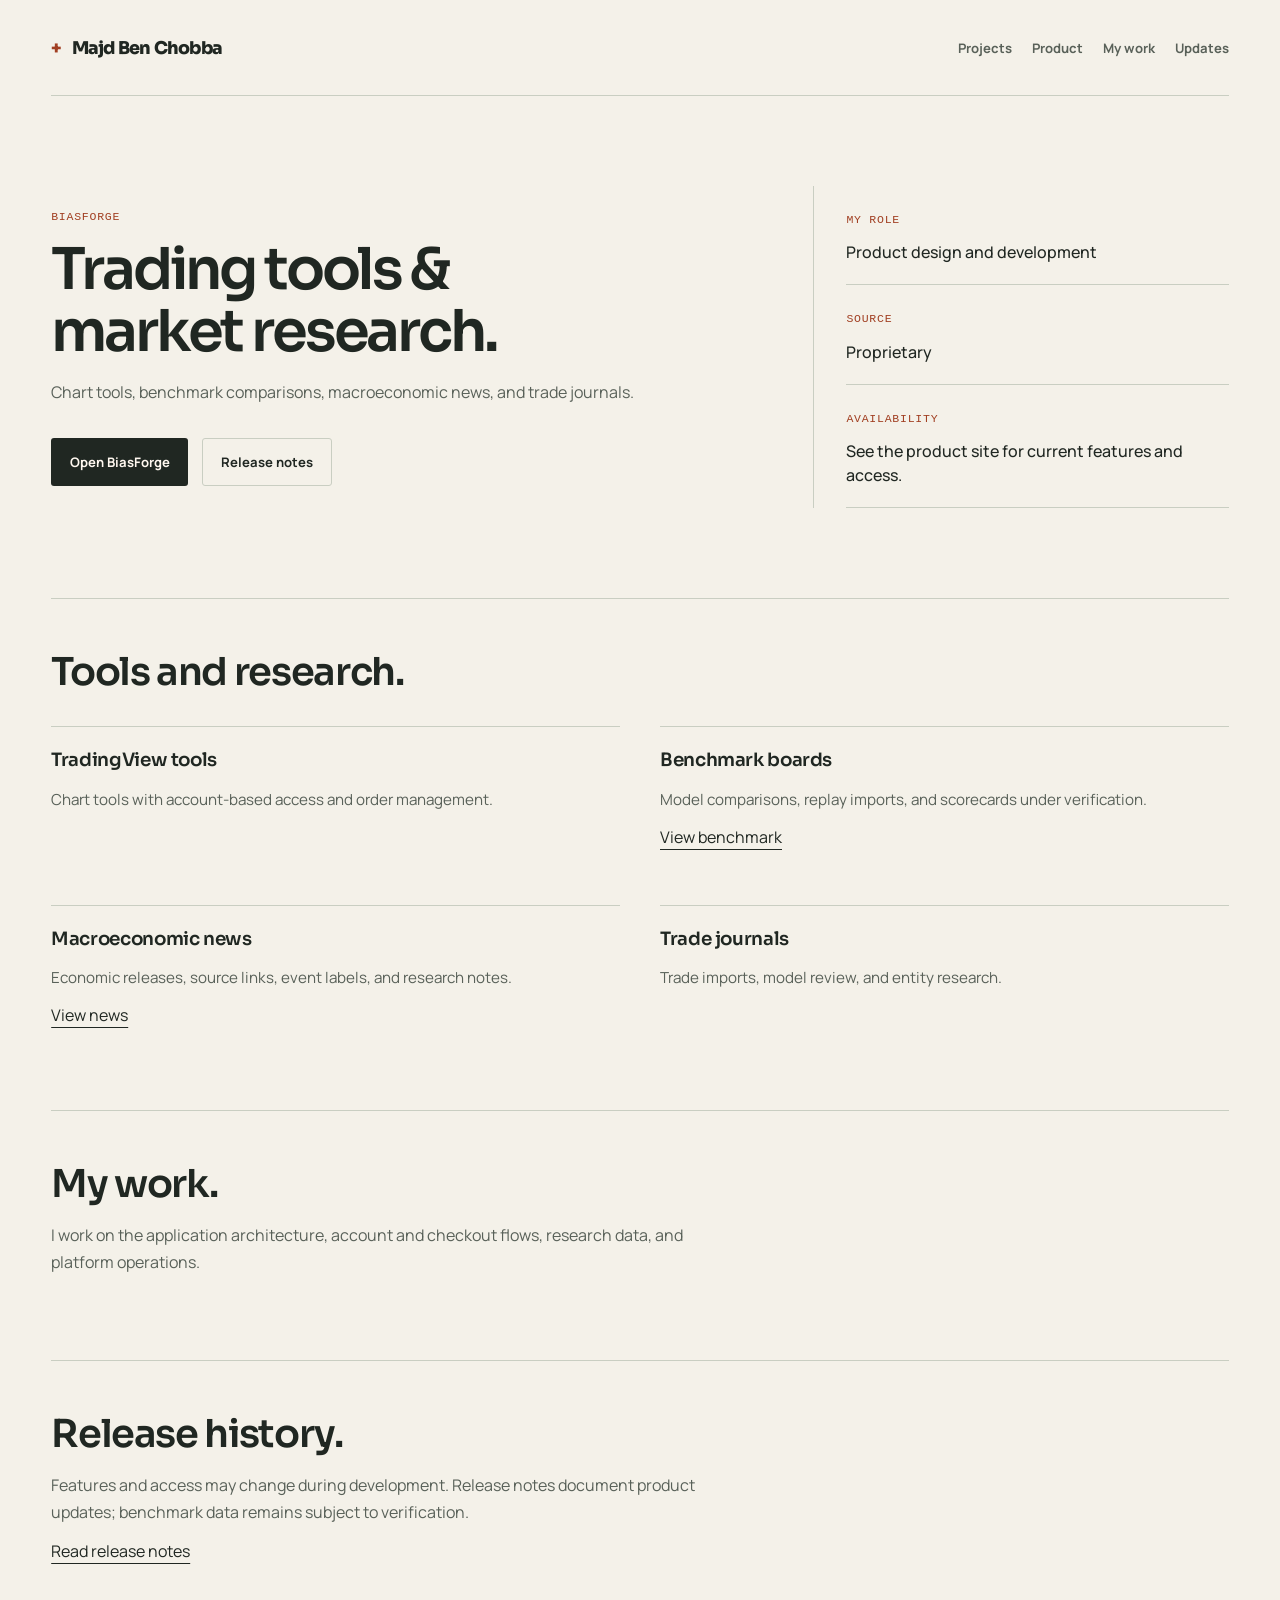
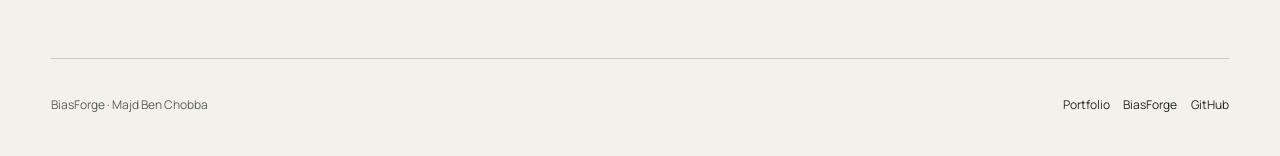
==== commit 2a976688: "Refresh portfolio and publish sanitized thesis presentation" ====
--- a/biasforge.html
+++ b/biasforge.html
@@ -4,216 +4,94 @@
     <meta charset="utf-8">
     <meta name="viewport" content="width=device-width, initial-scale=1">
     <title>BiasForge | Majd Ben Chobba</title>
-    <meta
-      name="description"
-      content="BiasForge case study: a public-beta trading platform combining tools, benchmark boards, macro news, entity research, and customer workspaces."
-    >
+    <meta name="description" content="BiasForge: trading tools and market research. Project overview by Majd Ben Chobba.">
     <link rel="preconnect" href="https://fonts.googleapis.com">
     <link rel="preconnect" href="https://fonts.gstatic.com" crossorigin>
-    <link
-      href="https://fonts.googleapis.com/css2?family=Manrope:wght@400;500;700;800&family=Sora:wght@400;600;700;800&display=swap"
-      rel="stylesheet"
-    >
-    <link rel="stylesheet" href="styles.css?v=20260716d">
+    <link href="https://fonts.googleapis.com/css2?family=Manrope:wght@400;500;700;800&amp;family=Sora:wght@400;600;700;800&amp;display=swap" rel="stylesheet">
+    <link rel="stylesheet" href="styles.css?v=project-detail-1">
   </head>
-  <body class="case-page">
-    <div class="grain"></div>
-
+  <body class="case-page project-detail">
+    <a class="skip-link" href="#main-content">Skip to content</a>
     <header class="hero case-hero-shell">
-      <nav class="topbar">
+      <nav class="topbar" aria-label="Main navigation">
         <a class="brand" href="index.html">Majd Ben Chobba</a>
         <div class="topbar-links">
-          <a href="index.html#current-work">Home</a>
-          <a href="#live-surface">Live product</a>
-          <a href="#platform">Platform</a>
-          <a href="#focus">Current stage</a>
-          <a href="https://biasforge.com/" target="_blank" rel="noreferrer">BiasForge</a>
+          <a href="index.html#current-work">Projects</a>
+          <a href="#live-surface">Product</a>
+          <a href="#platform">My work</a>
+          <a href="#focus">Updates</a>
         </div>
       </nav>
-
       <div class="case-hero" id="top">
         <section class="case-copy">
-          <p class="eyebrow">BiasForge / Public beta / Founder-led product</p>
-          <h1>Trading tools, research, and customer access in one platform.</h1>
-          <p class="hero-text">
-            BiasForge combines chart tools with benchmark boards, macro news, entity research,
-            customer accounts, and a growing journal and model workspace.
-          </p>
-          <p class="hero-text hero-text-secondary">
-            The product is live in public beta. The source code remains private; the live platform,
-            release notes, checkout, and research tools demonstrate the current build.
-          </p>
-
+          <p class="eyebrow">BiasForge</p>
+          <h1>Trading tools &amp; market research.</h1>
+          <p class="hero-text">Chart tools, benchmark comparisons, macroeconomic news, and trade journals.</p>
           <div class="hero-actions">
             <a class="button button-dark" href="https://biasforge.com/" target="_blank" rel="noreferrer">Open BiasForge</a>
             <a class="button button-light" href="https://biasforge.com/updates" target="_blank" rel="noreferrer">Release notes</a>
           </div>
         </section>
-
-        <aside class="case-summary">
-          <article class="case-signal">
-            <span class="case-signal-label">Current build</span>
-            <h3>BF-0.8.1a public beta, released June 20, 2026.</h3>
-          </article>
-          <article class="case-signal">
-            <span class="case-signal-label">Catalog</span>
-            <h3>11 tools, 4 bundles, and a connected customer workspace.</h3>
-          </article>
-          <article class="case-signal case-signal-accent">
-            <span class="case-signal-label">Scope</span>
-            <h3>Tools, benchmark, news, entities, map, journal, models, and account access.</h3>
-          </article>
+        <aside class="case-summary" aria-label="Project summary">
+          <div class="case-signal">
+            <span class="case-signal-label">My role</span>
+            <p>Product design and development</p>
+          </div>
+          <div class="case-signal">
+            <span class="case-signal-label">Source</span>
+            <p>Proprietary</p>
+          </div>
+          <div class="case-signal">
+            <span class="case-signal-label">Availability</span>
+            <p>See the product site for current features and access.</p>
+          </div>
         </aside>
       </div>
     </header>
-
-    <main>
+    <main id="main-content">
       <section class="section" id="live-surface">
         <div class="section-heading case-heading">
-          <p class="eyebrow">Live product</p>
-          <h2>More than a storefront.</h2>
-          <p>The tools, research surfaces, and purchase flow connect through one customer account.</p>
+          <h2>Tools and research.</h2>
         </div>
-
         <div class="case-card-grid">
           <article class="case-card">
-            <div class="case-card-meta">
-              <span class="case-card-type">Tools</span>
-              <span class="case-card-status">Live</span>
-            </div>
-            <h3>TradingView catalog</h3>
-            <p>Single tools, bundles, trials, checkout, delivery, order history, and support.</p>
-            <div class="case-chip-row">
-              <span>11 tools</span>
-              <span>4 bundles</span>
-              <span>Checkout</span>
-            </div>
+            <h3>TradingView tools</h3>
+            <p>Chart tools with account-based access and order management.</p>
           </article>
-
           <article class="case-card">
-            <div class="case-card-meta">
-              <span class="case-card-type">Research</span>
-              <span class="case-card-status">Beta</span>
-            </div>
             <h3>Benchmark boards</h3>
-            <p>Preset models, replay imports, tracked styles, and scorecards under verification.</p>
-            <div class="case-chip-row">
-              <span>Models</span>
-              <span>Replay</span>
-              <span>Scorecards</span>
-            </div>
+            <p>Model comparisons, replay imports, and scorecards under verification.</p>
+            <a class="text-link" href="https://biasforge.com/benchmark" target="_blank" rel="noreferrer">View benchmark</a>
           </article>
-
           <article class="case-card">
-            <div class="case-card-meta">
-              <span class="case-card-type">Macro</span>
-              <span class="case-card-status">Live</span>
-            </div>
-            <h3>News and event desk</h3>
-            <p>Macro releases, source links, impact labels, release states, and structured bias notes.</p>
-            <div class="case-chip-row">
-              <span>Calendar</span>
-              <span>Sources</span>
-              <span>Bias</span>
-            </div>
+            <h3>Macroeconomic news</h3>
+            <p>Economic releases, source links, event labels, and research notes.</p>
+            <a class="text-link" href="https://biasforge.com/news" target="_blank" rel="noreferrer">View news</a>
           </article>
-
           <article class="case-card">
-            <div class="case-card-meta">
-              <span class="case-card-type">Workspace</span>
-              <span class="case-card-status">Expanding</span>
-            </div>
-            <h3>Customer platform</h3>
-            <p>Accounts, orders, library access, journal imports, models, entities, map, and integrations.</p>
-            <div class="case-chip-row">
-              <span>Accounts</span>
-              <span>Journal</span>
-              <span>Entities</span>
-            </div>
+            <h3>Trade journals</h3>
+            <p>Trade imports, model review, and entity research.</p>
           </article>
         </div>
       </section>
-
-      <section class="section section-contrast" id="platform">
+      <section class="section" id="platform">
         <div class="section-heading case-heading">
-          <p class="eyebrow">Platform</p>
-          <h2>One product line, one account.</h2>
-          <p>Public pages, purchase access, research surfaces, and support share the same operating model.</p>
-        </div>
-
-        <div class="case-platform-layout">
-          <article class="case-feature-card case-feature-card-large">
-            <p class="case-block-label">Founder role</p>
-            <h3>Product direction, engineering, operations, and communication.</h3>
-            <p>
-              My role spans product architecture, customer flows, public positioning, checkout,
-              data workflows, and day-to-day platform operations.
-            </p>
-          </article>
-
-          <div class="case-feature-stack">
-            <article class="case-feature-card">
-              <p class="case-block-label">Public beta</p>
-              <h3>Release notes make the current state visible.</h3>
-              <p>BF-0.8.1a is the current public build. Version 1.0 remains reserved for a stable launch.</p>
-            </article>
-
-            <article class="case-feature-card">
-              <p class="case-block-label">Founding access</p>
-              <h3>A controlled six-month beta window.</h3>
-              <p>Qualifying purchases can unlock capped access for the first 1,000 founding users.</p>
-            </article>
-          </div>
+          <h2>My work.</h2>
+          <p>I work on the application architecture, account and checkout flows, research data, and platform operations.</p>
         </div>
       </section>
-
       <section class="section" id="focus">
         <div class="section-heading case-heading">
-          <p class="eyebrow">Current stage</p>
-          <h2>What is being improved now.</h2>
-        </div>
-
-        <div class="case-focus-grid">
-          <article class="case-focus-card">
-            <p class="case-block-label">Benchmark</p>
-            <h3>Cleaner histories and verified public boards.</h3>
-            <p>Models and styles stay separated while the benchmark data matures.</p>
-          </article>
-
-          <article class="case-focus-card">
-            <p class="case-block-label">News</p>
-            <h3>Stronger source and event handling.</h3>
-            <p>The desk is moving toward stronger official data, tagging, and release workflows.</p>
-          </article>
-
-          <article class="case-focus-card">
-            <p class="case-block-label">Workspace</p>
-            <h3>Expanded journal and model tools.</h3>
-            <p>Customer accounts are expanding into saved review, model, map, and research workflows.</p>
-          </article>
-        </div>
-      </section>
-
-      <section class="section">
-        <div class="case-cta">
-          <div>
-            <p class="eyebrow">Live links</p>
-            <h2>Open the product.</h2>
-          </div>
-          <div class="case-cta-actions">
-            <a class="button button-dark" href="https://biasforge.com/" target="_blank" rel="noreferrer">BiasForge</a>
-            <a class="button button-light" href="https://biasforge.com/benchmark" target="_blank" rel="noreferrer">Benchmark</a>
-            <a class="button button-light" href="https://biasforge.com/news" target="_blank" rel="noreferrer">News</a>
-            <a class="button button-light" href="index.html">Back home</a>
-          </div>
+          <h2>Release history.</h2>
+          <p>Features and access may change during development. Release notes document product updates; benchmark data remains subject to verification.</p>
+          <a class="text-link" href="https://biasforge.com/updates" target="_blank" rel="noreferrer">Read release notes</a>
         </div>
       </section>
     </main>
-
     <footer class="footer">
-      <p>BiasForge project overview.</p>
+      <p>BiasForge · Majd Ben Chobba</p>
       <div class="footer-links">
-        <a href="index.html">Home</a>
+        <a href="index.html">Portfolio</a>
         <a href="https://biasforge.com/" target="_blank" rel="noreferrer">BiasForge</a>
         <a href="https://github.com/majdbenchobba" target="_blank" rel="noreferrer">GitHub</a>
       </div>
--- a/styles.css
+++ b/styles.css
@@ -1082,3 +1082,553 @@
     animation-iteration-count: 1 !important;
   }
 }
+
+/* Homepage refinement: keep shared case-study styles unchanged. */
+.portfolio-home {
+  background: #f8f4ed;
+}
+
+.portfolio-home :focus-visible {
+  outline: 3px solid var(--accent);
+  outline-offset: 5px;
+}
+
+.skip-link {
+  position: absolute;
+  top: 0.5rem;
+  left: 1rem;
+  z-index: 10;
+  padding: 0.8rem 1rem;
+  background: var(--ink);
+  color: white;
+  transform: translateY(-200%);
+}
+
+.skip-link:focus {
+  transform: translateY(0);
+}
+
+.portfolio-home .hero-copy,
+.portfolio-home .hero-panel,
+.portfolio-home .venture-card,
+.portfolio-home .project-card,
+.portfolio-home .about-card,
+.portfolio-home .creative-note {
+  box-shadow: none;
+  backdrop-filter: none;
+}
+
+.portfolio-home .hero-copy {
+  border: 0;
+  padding-left: 0;
+  padding-right: 0;
+  background: transparent;
+}
+
+.portfolio-home .hero-layout {
+  grid-template-columns: minmax(0, 1.5fr) minmax(0, 1fr);
+  gap: clamp(1.5rem, 5vw, 4rem);
+}
+
+.portfolio-home .hero-panel {
+  justify-self: end;
+  background: var(--ink);
+}
+
+.portfolio-home .hero-panel > .eyebrow {
+  color: #f3b18c;
+}
+
+.portfolio-home .section {
+  padding-top: 2rem;
+  padding-bottom: 3rem;
+  scroll-margin-top: 1.5rem;
+}
+
+.portfolio-home .section-heading {
+  max-width: 48rem;
+  margin-bottom: 1.8rem;
+}
+
+.portfolio-home .section-heading h2 {
+  font-size: clamp(1.75rem, 3vw, 2.5rem);
+  line-height: 1.15;
+}
+
+.featured-project {
+  display: grid;
+  grid-template-columns: minmax(0, 1.3fr) minmax(0, 1fr);
+  gap: clamp(1.5rem, 4vw, 3rem);
+  padding: clamp(1.25rem, 4vw, 3rem);
+  border: 1px solid var(--line);
+  border-top: 3px solid var(--accent);
+  border-radius: var(--radius-lg);
+  background: #fffaf3;
+}
+
+.featured-copy h2 {
+  font-size: clamp(2.75rem, 6vw, 4.5rem);
+}
+
+.featured-copy p,
+.featured-principles dd,
+.contact-panel p {
+  color: var(--muted);
+  line-height: 1.7;
+}
+
+.featured-copy .featured-lead {
+  font-size: clamp(1.1rem, 2vw, 1.4rem);
+  color: var(--ink);
+  line-height: 1.5;
+}
+
+.featured-copy .button {
+  margin-top: 0.75rem;
+}
+
+.featured-principles {
+  align-self: center;
+  padding-left: clamp(1rem, 3vw, 2rem);
+  border-left: 1px solid var(--line);
+}
+
+.featured-principles dl {
+  margin: 0;
+}
+
+.featured-principles dl > div {
+  padding: 0.9rem 0;
+  border-bottom: 1px solid var(--line);
+}
+
+.featured-principles dt {
+  font-weight: 800;
+}
+
+.featured-principles dd {
+  margin: 0.3rem 0 0;
+}
+
+.feature-caption {
+  color: var(--muted);
+  font-size: 0.82rem;
+  line-height: 1.5;
+}
+
+.portfolio-home .venture-grid,
+.portfolio-home .project-grid.count-4 {
+  grid-template-columns: repeat(2, minmax(0, 1fr));
+  max-width: none;
+}
+
+.portfolio-home .venture-card,
+.portfolio-home .project-card {
+  padding: clamp(1.1rem, 2.5vw, 1.8rem);
+  border-radius: var(--radius-md);
+}
+
+.portfolio-home .venture-card h3 {
+  font-size: 1.35rem;
+}
+
+.portfolio-home .venture-meta,
+.portfolio-home .project-meta {
+  flex-wrap: wrap;
+  align-items: baseline;
+}
+
+.portfolio-home .venture-status {
+  font-size: 0.72rem;
+  letter-spacing: 0.05em;
+}
+
+.portfolio-home .venture-tags,
+.portfolio-home .venture-links,
+.portfolio-home .project-tags,
+.portfolio-home .project-links {
+  justify-content: flex-start;
+}
+
+.project-photo {
+  margin: 0 0 1.25rem;
+}
+
+.project-photo img {
+  width: 100%;
+  aspect-ratio: 16 / 9;
+  object-fit: contain;
+  background: var(--paper-strong);
+  border-radius: 0.75rem;
+}
+
+.project-photo figcaption {
+  margin-top: 0.5rem;
+  color: var(--muted);
+  font-size: 0.78rem;
+}
+
+.creative-compact-grid {
+  display: grid;
+  grid-template-columns: repeat(4, minmax(0, 1fr));
+  gap: 1rem;
+}
+
+.creative-compact-grid .creative-note {
+  display: flex;
+  flex-direction: column;
+  border-radius: var(--radius-md);
+  background: transparent;
+}
+
+.creative-compact-grid p {
+  margin-bottom: 1rem;
+}
+
+.creative-compact-grid .creative-links,
+.creative-compact-grid .creative-status,
+.creative-compact-grid .creative-note > .text-link {
+  margin-top: auto;
+}
+
+.creative-links {
+  display: flex;
+  flex-wrap: wrap;
+  gap: 0.5rem;
+}
+
+.creative-compact-grid .text-link {
+  padding: 0.5rem 0.8rem;
+  font-size: 0.85rem;
+}
+
+.creative-status {
+  color: var(--muted);
+  font-size: 0.85rem;
+}
+
+.contact-panel {
+  display: flex;
+  justify-content: space-between;
+  align-items: center;
+  gap: 2rem;
+  padding: clamp(1.25rem, 4vw, 3rem);
+  border: 1px solid var(--line);
+  border-radius: var(--radius-lg);
+  background: var(--paper-strong);
+}
+
+.contact-panel h2 {
+  max-width: 38rem;
+  font-size: clamp(1.7rem, 3vw, 2.5rem);
+  line-height: 1.2;
+}
+
+.contact-panel .button {
+  flex-shrink: 0;
+}
+
+@media (max-width: 1024px) {
+  .creative-compact-grid {
+    grid-template-columns: repeat(2, minmax(0, 1fr));
+  }
+
+  .contact-panel {
+    flex-direction: column;
+    align-items: flex-start;
+  }
+}
+
+@media (max-width: 760px) {
+  .portfolio-home .hero-layout,
+  .featured-project,
+  .portfolio-home .venture-grid,
+  .portfolio-home .project-grid.count-4,
+  .creative-compact-grid {
+    grid-template-columns: minmax(0, 1fr);
+  }
+
+  .portfolio-home .hero-panel,
+  .portfolio-home .hero-copy {
+    max-width: none;
+    width: 100%;
+  }
+
+  .featured-principles {
+    border-left: 0;
+    border-top: 1px solid var(--line);
+    padding: 1.5rem 0 0;
+  }
+
+  .portfolio-home .topbar-links {
+    gap: 0.5rem 1rem;
+  }
+
+  .portfolio-home .topbar-links a {
+    display: inline-flex;
+    align-items: center;
+    min-height: 2.75rem;
+  }
+
+  .portfolio-home .hero-stats {
+    grid-template-columns: repeat(3, minmax(0, 1fr));
+    gap: 0.35rem;
+  }
+
+  .portfolio-home .hero-stats article {
+    padding: 0.65rem;
+  }
+
+  .portfolio-home .stat-number {
+    font-size: 1.1rem;
+  }
+
+  .portfolio-home .stat-label {
+    font-size: 0.75rem;
+  }
+}
+
+/* Restrained project-page layer. Opt-in leaves the homepage and education unchanged. */
+.project-detail {
+  --paper: #f4f1e9;
+  --ink: #202722;
+  --muted: #596159;
+  --accent: #a13f22;
+  --line: #c9cec2;
+  background: var(--paper);
+  overflow-wrap: break-word;
+}
+.project-detail .grain { display: none; }
+.project-detail :focus-visible { outline: 3px solid var(--accent); outline-offset: 5px; }
+.project-detail .hero,
+.project-detail .section,
+.project-detail .footer { width: min(calc(100% - clamp(2rem, 8vw, 8rem)), 1280px); }
+.project-detail .hero { padding: 0; }
+.project-detail .topbar { min-height: 6rem; margin: 0; border-bottom: 1px solid var(--line); }
+.project-detail .brand {
+  font-family: "Sora", sans-serif;
+  font-size: 1.1rem;
+  text-transform: none;
+  letter-spacing: -0.045em;
+}
+.project-detail .brand::before { content: "+"; margin-right: 0.65rem; color: var(--accent); }
+.project-detail .topbar-links { gap: 0.25rem 1.25rem; font-size: 0.82rem; font-weight: 700; }
+.project-detail .topbar-links a,
+.project-detail .footer-links a { display: inline-flex; align-items: center; min-height: 2.75rem; }
+.project-detail .topbar-links a:hover {
+  transform: none;
+  color: var(--accent);
+  text-decoration: underline;
+  text-underline-offset: 0.35em;
+}
+.project-detail .case-hero {
+  grid-template-columns: minmax(0, 1.65fr) minmax(0, 1fr);
+  gap: clamp(2rem, 6vw, 6rem);
+  padding: clamp(3rem, 7vw, 6rem) 0;
+}
+.project-detail .case-copy,
+.project-detail .case-summary,
+.project-detail .case-card,
+.project-detail .case-feature-card,
+.project-detail .case-focus-card,
+.project-detail .case-cta,
+.project-detail .case-media-card {
+  box-shadow: none;
+  backdrop-filter: none;
+  border-radius: 0;
+  background: transparent;
+}
+.project-detail .case-copy { padding: 0; border: 0; }
+.project-detail h1 {
+  font-size: clamp(2.5rem, 4.5vw, 4.6rem);
+  font-weight: 600;
+  line-height: 1.08;
+  letter-spacing: -0.055em;
+}
+.project-detail h2 { font-size: clamp(1.8rem, 3vw, 2.7rem); font-weight: 600; line-height: 1.15; }
+.project-detail .hero-text { max-width: 38rem; }
+.project-detail .eyebrow,
+.project-detail .case-signal-label,
+.project-detail .case-block-label {
+  font-family: ui-monospace, "Cascadia Code", Consolas, monospace;
+  font-size: 0.72rem;
+  font-weight: 500;
+  letter-spacing: 0.065em;
+  line-height: 1.6;
+}
+.project-detail .case-summary {
+  padding: 0 0 0 2rem;
+  border: 0;
+  border-left: 1px solid var(--line);
+  color: var(--ink);
+  gap: 0;
+}
+.project-detail .case-signal {
+  padding: 1.25rem 0;
+  border: 0;
+  border-bottom: 1px solid var(--line);
+  border-radius: 0;
+  background: transparent;
+}
+.project-detail .case-signal-label { color: var(--accent); }
+.project-detail .case-signal p,
+.project-detail .case-signal h3 { margin: 0; font-size: 1rem; font-weight: 500; line-height: 1.5; }
+.project-detail .section {
+  padding: clamp(2rem, 4vw, 4rem) 0;
+  scroll-margin-top: 1rem;
+  border-top: 1px solid var(--line);
+}
+.project-detail .case-heading { max-width: 48rem; margin: 0 0 2rem; text-align: left; }
+.project-detail .case-heading p { max-width: 42rem; }
+.project-detail .case-card-grid,
+.project-detail .case-focus-grid,
+.project-detail .case-media-grid { max-width: none; margin: 0; gap: 1.5rem 2.5rem; }
+.project-detail .case-card-grid,
+.project-detail .case-media-grid { grid-template-columns: repeat(2, minmax(0, 1fr)); }
+.project-detail .case-focus-grid { grid-template-columns: repeat(3, minmax(0, 1fr)); }
+.project-detail .case-card,
+.project-detail .case-focus-card {
+  padding: 1.25rem 0;
+  border: 0;
+  border-top: 1px solid var(--line);
+}
+.project-detail .case-card h3,
+.project-detail .case-focus-card h3 { font-size: 1.15rem; font-weight: 600; line-height: 1.4; }
+.project-detail .case-card p,
+.project-detail .case-focus-card p { font-size: 0.95rem; }
+.project-detail .case-media-card { border: 0; }
+.project-detail .case-media-card img { object-fit: contain; background: #e7e5dc; }
+.project-detail .case-media-copy { padding: 1rem 0; }
+.project-detail .button { border-radius: 3px; font-size: 0.82rem; font-weight: 700; }
+.project-detail .button-light { border-color: var(--line); background: transparent; }
+.project-detail .button:hover { transform: none; text-decoration: underline; text-underline-offset: 0.3em; }
+.project-detail .text-link {
+  padding: 0.75rem 0;
+  border: 0;
+  border-radius: 0;
+  background: transparent;
+  text-decoration: underline;
+  text-underline-offset: 0.35em;
+}
+.project-detail .text-link:hover { transform: none; color: var(--accent); }
+.project-detail .footer { padding: 1.5rem 0 2rem; border-top: 1px solid var(--line); font-size: 0.75rem; }
+.project-detail .footer p,
+.project-detail .footer-links { margin: 0; }
+@media (max-width: 1024px) {
+  .project-detail .topbar { flex-wrap: wrap; padding: 1rem 0; }
+  .project-detail .case-hero { grid-template-columns: minmax(0, 1.5fr) minmax(0, 1fr); gap: 2rem; }
+  .project-detail .case-focus-grid { grid-template-columns: repeat(2, minmax(0, 1fr)); }
+}
+@media (max-width: 760px) {
+  .project-detail .case-hero,
+  .project-detail .case-card-grid,
+  .project-detail .case-focus-grid,
+  .project-detail .case-media-grid { grid-template-columns: minmax(0, 1fr); }
+  .project-detail .case-summary { padding: 0; border-left: 0; border-top: 1px solid var(--line); }
+  .project-detail .case-card-grid,
+  .project-detail .case-focus-grid { gap: 0; }
+}
+
+/* Education shares the project layout; coursework stays optional. */
+.education-page .topbar-links [aria-current="page"] {
+  color: var(--accent);
+  text-decoration: underline;
+  text-underline-offset: 0.35em;
+}
+.education-results {
+  min-width: 0;
+  margin-top: 1.5rem;
+  border-top: 1px solid var(--line);
+  border-bottom: 1px solid var(--line);
+}
+.education-results summary {
+  padding: 1.1rem 0;
+  font-weight: 700;
+  line-height: 1.5;
+  cursor: pointer;
+}
+.education-results summary::marker { color: var(--accent); }
+.education-results summary:hover { color: var(--accent); }
+.education-page .education-course-grid {
+  grid-template-columns: repeat(auto-fit, minmax(min(100%, 18rem), 1fr));
+  max-width: none;
+  margin: 1.5rem 0;
+  gap: 1.5rem 2.5rem;
+}
+.education-results h3 { margin: 0 0 1rem; font-size: 1rem; }
+.education-subjects { margin: 0; padding: 0; list-style: none; }
+.education-subjects li {
+  padding: 0.7rem 0;
+  border-top: 1px solid var(--line);
+  color: var(--muted);
+  line-height: 1.5;
+}
+
+/* Swap the image box dimensions before rotating so the entire photo fits. */
+.cynth-photo-frame {
+  position: relative;
+  width: 100%;
+  aspect-ratio: 4 / 3;
+  overflow: hidden;
+  background: #e7e5dc;
+}
+.project-detail .cynth-photo-frame img {
+  position: absolute;
+  top: 50%;
+  left: 50%;
+  width: 75%;
+  height: calc(100% * 4 / 3);
+  max-width: none;
+  aspect-ratio: auto;
+  object-fit: contain;
+  background: transparent;
+  transform: translate(-50%, -50%) rotate(-90deg);
+}
+
+/* Interaction feedback keeps text and hit targets stationary. */
+:root {
+  --duration-quick: 150ms;
+  --duration-fast: 250ms;
+  --ease-smooth-out: cubic-bezier(0.22, 1, 0.36, 1);
+  --feedback-duration: var(--duration-quick);
+  --link-arrow-distance: 2px;
+}
+:is(.portfolio-home, .project-detail) :is(.button, .project-link, .text-link),
+:is(.portfolio-home, .project-detail) .topbar-links a,
+:is(.portfolio-home, .project-detail) .footer-links a,
+.education-results summary {
+  transition-property: color, background-color, border-color, text-decoration-color, box-shadow;
+  transition-duration: var(--feedback-duration);
+  transition-timing-function: var(--ease-smooth-out);
+}
+:is(.portfolio-home, .project-detail) :is(.button, .project-link, .text-link):hover {
+  transform: none;
+}
+:is(.portfolio-home, .project-detail) :is(.project-link, .text-link):focus-visible,
+:is(.portfolio-home, .project-detail) .topbar-links a:focus-visible,
+:is(.portfolio-home, .project-detail) .footer-links a:focus-visible,
+.education-results summary:focus-visible {
+  color: var(--accent);
+  text-decoration-color: currentColor;
+}
+:is(.portfolio-home, .project-detail) .button:focus-visible {
+  box-shadow: inset 0 0 0 1px currentColor;
+}
+@media (hover: hover) and (pointer: fine) {
+  :is(.portfolio-home, .project-detail) .button:hover {
+    box-shadow: inset 0 0 0 1px currentColor;
+  }
+  :is(.portfolio-home, .project-detail) .footer-links a:hover {
+    color: var(--accent);
+    text-decoration: underline;
+    text-underline-offset: 0.35em;
+  }
+}
+@media (prefers-reduced-motion: reduce) {
+  :is(.portfolio-home, .project-detail) *,
+  :is(.portfolio-home, .project-detail) *::before,
+  :is(.portfolio-home, .project-detail) *::after {
+    transition: none !important;
+    animation: none !important;
+  }
+}
